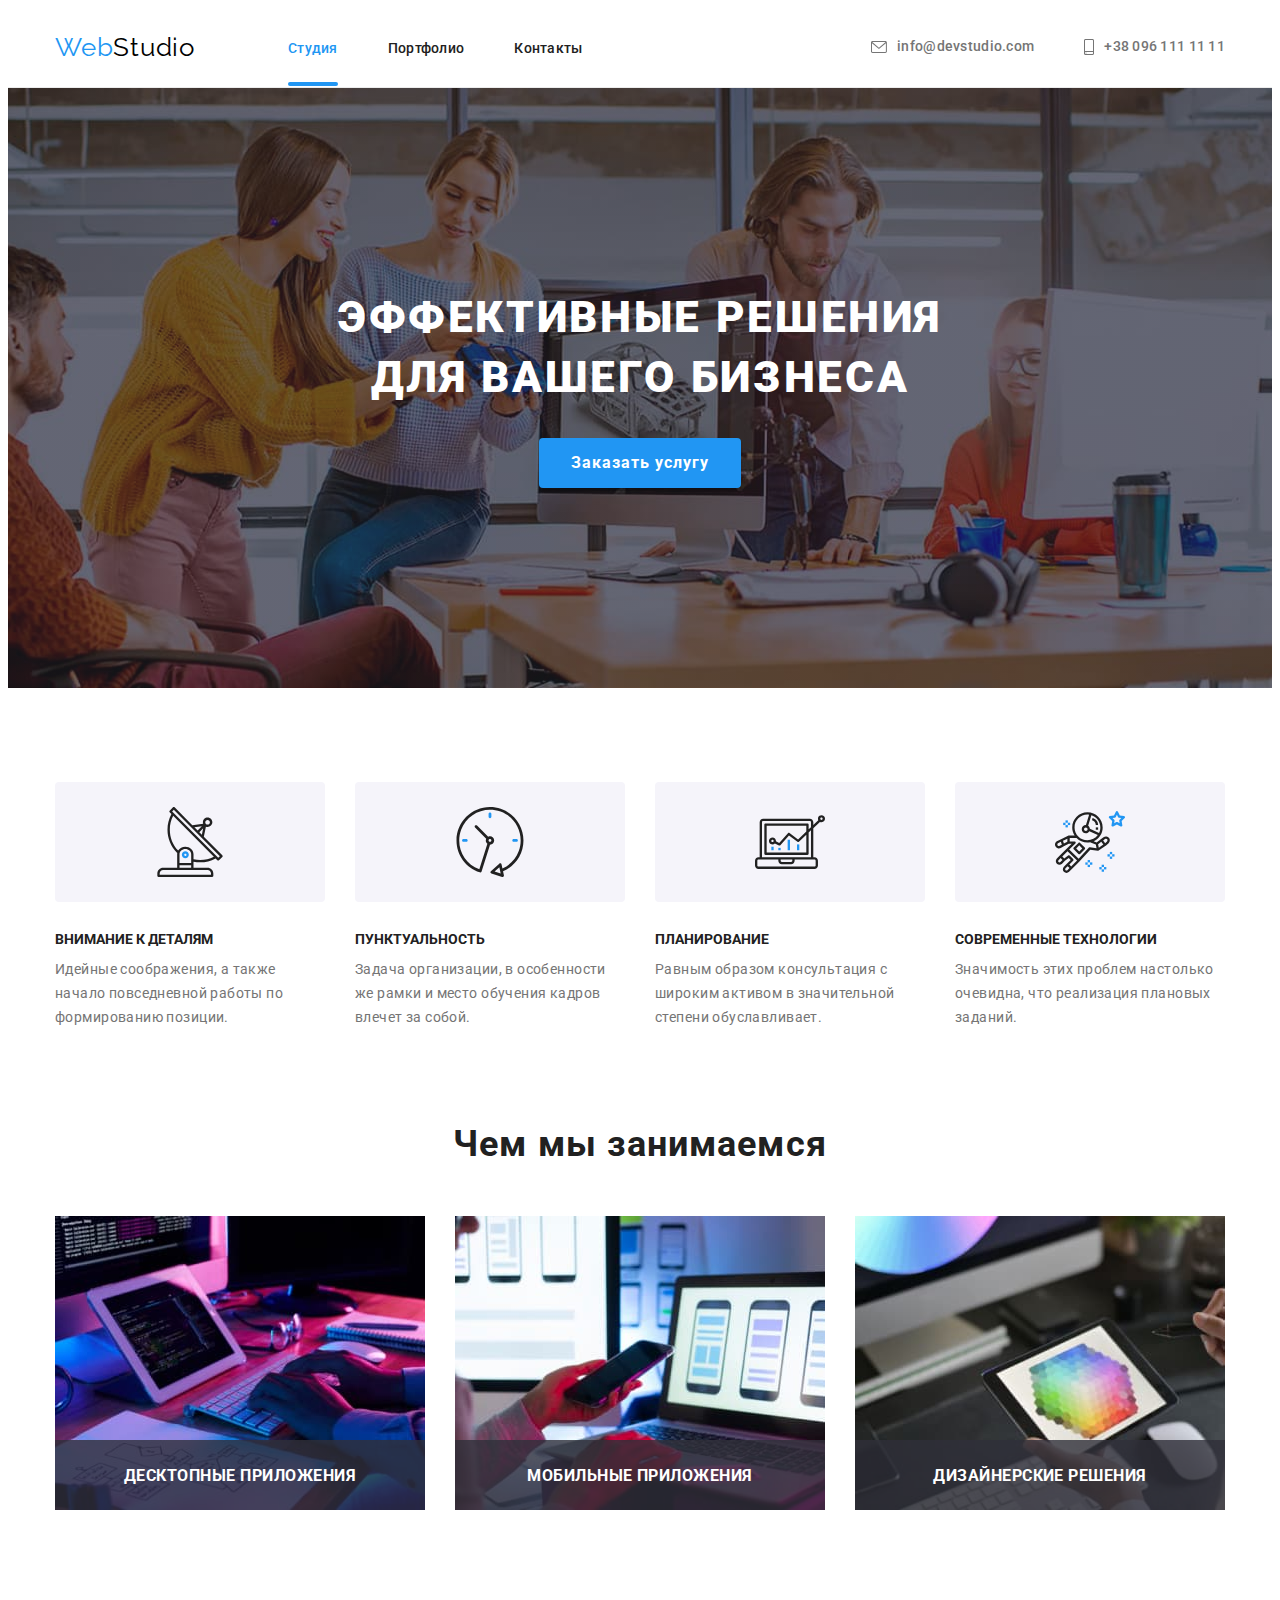
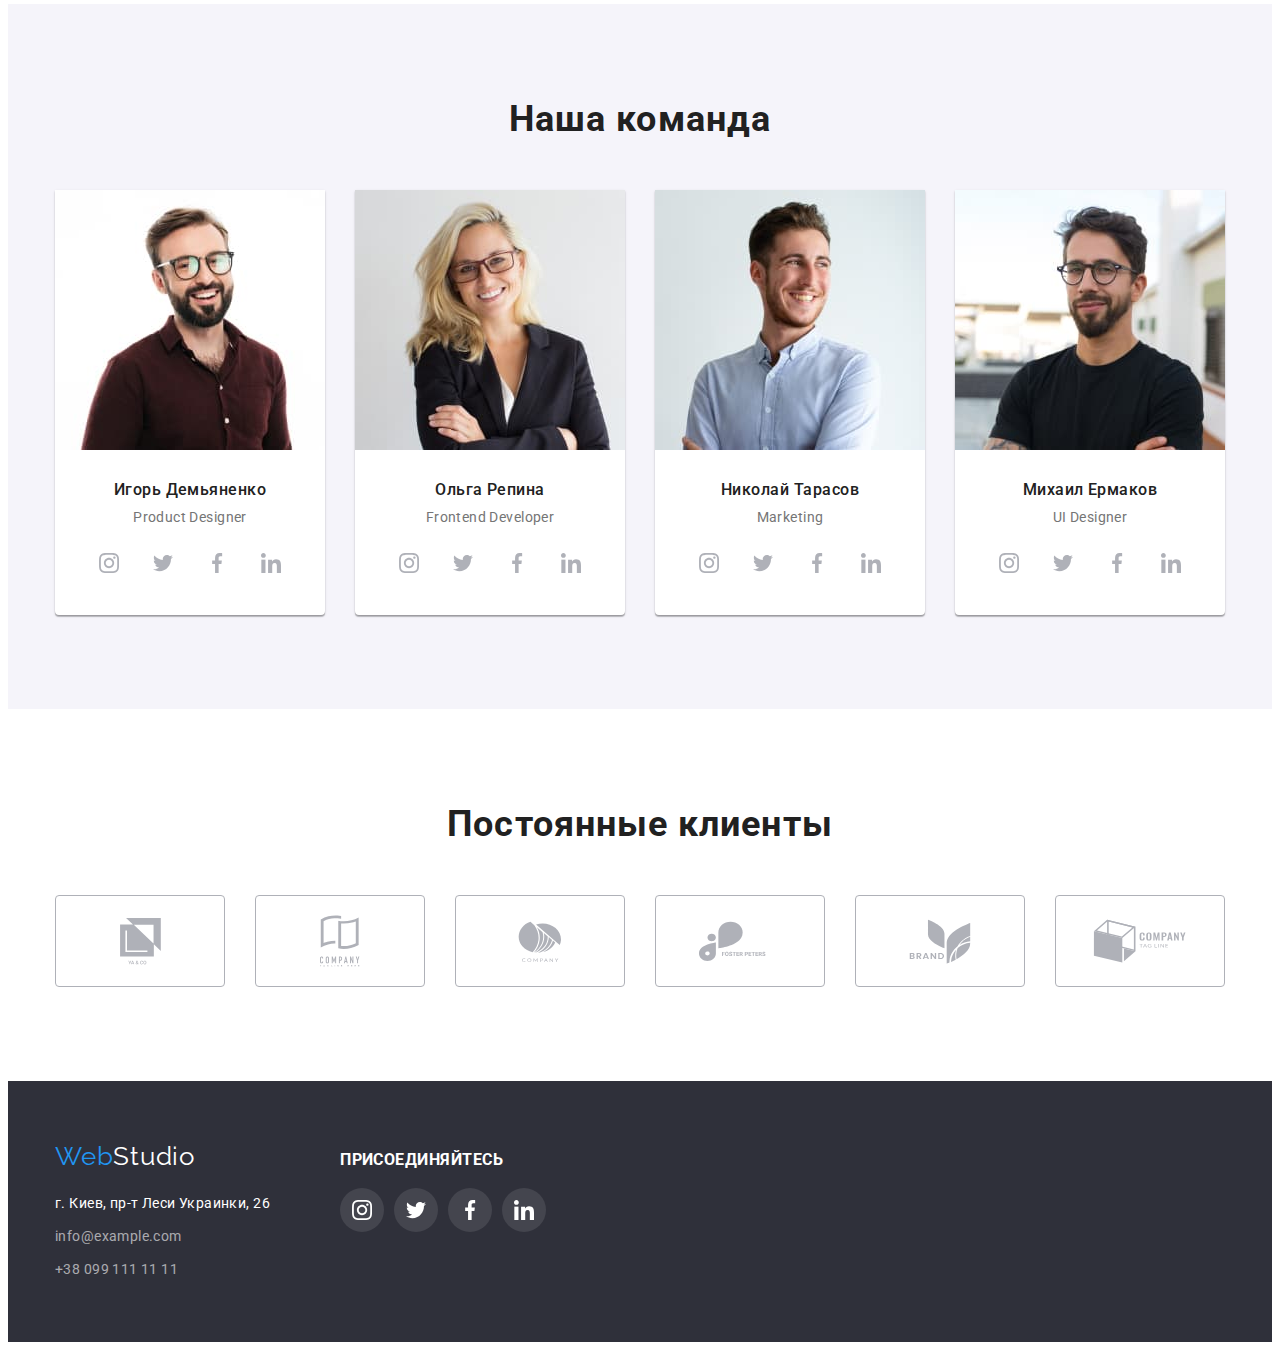
==== index.html @ 41d82ba6 "add files from the previous task" ====
<!-- Вопросы легко найти введя в поиск: ????? (Всё что отмечено по другому - старые вопросы или личные комментарии)-->
<!DOCTYPE html>
<html lang="ru">
  <head>
    <meta charset="UTF-8" />
    <meta http-equiv="X-UA-Compatible" content="IE=edge" />
    <meta name="viewport" content="width=device-width, initial-scale=1.0" />
    <title>Студия</title>
    <link rel="preconnect" href="https://fonts.gstatic.com" />
    <link
      rel="stylesheet"
      href="https://fonts.googleapis.com/css2?family=Raleway:wght@700&family=Roboto:wght@400;500;700;900&display=swap"
    />
    <link
      rel="stylesheet"
      href="https://cdnjs.cloudflare.com/ajax/libs/modern-normalize/1.1.0/modern-normalize.min.css"
      integrity="sha512-wpPYUAdjBVSE4KJnH1VR1HeZfpl1ub8YT/NKx4PuQ5NmX2tKuGu6U/JRp5y+Y8XG2tV+wKQpNHVUX03MfMFn9Q=="
      crossorigin="anonymous"
      referrerpolicy="no-referrer"
    />
    <link rel="stylesheet" href="./css/styles.css" />
  </head>
  <body>
    <!-- header -->
    <header class="header">
      <div class="header-container container">
        <a class="logo" href="./index.html">Web<span class="logo-accent-header">Studio</span> </a>
        <!-- !!!Лого вне nav потому что в hw-08 nav будет скрыт display non!!! -->
        <nav class="nav">
          <ul class="list-nav-header">
            <li class="list-nav-header-item">
              <a class="link list-nav-header-item-link current" href="./index.html">Студия</a>
            </li>
            <li class="list-nav-header-item">
              <a class="link list-nav-header-item-link" href="./portfolio.html">Портфолио</a>
            </li>
            <li class="list-nav-header-item">
              <a class="link list-nav-header-item-link" href="">Контакты</a>
            </li>
          </ul>
        </nav>
        <ul class="list-contacts-header">
          <li class="list-contacts-header-item">
            <a class="link list-contacts-header-item-link" href="mailto:info@devstudio.com">
              <svg class="envelope">
                <use href="./images/icons/icons.svg#icon-envelope"></use>
              </svg>
              info@devstudio.com</a
            >
          </li>
          <li class="list-contacts-header-item">
            <a class="link list-contacts-header-item-link" href="tel:+380961111111">
              <svg class="smartphone">
                <use href="./images/icons/icons.svg#icon-smartphone"></use>
              </svg>
              +38 096 111 11 11</a
            >
          </li>
        </ul>
      </div>
    </header>
    <!-- main -->
    <main class="main">
      <!-- hero  -->
      <section class="section-hero">
        <div class="hero-container container">
          <h1 class="title-section-hero">Эффективные решения для вашего бизнеса</h1>
          <button class="button-section-hero" type="button" data-modal-open>Заказать услугу</button>
        </div>
      </section>
      <!-- advantages -->
      <section class="section-advantages">
        <div class="container">
          <h2 class="title-section visually-hidden">Наши преимущества</h2>
          <ul class="list-section-advantages">
            <li class="list-section-advantages-item">
              <div class="list-section-advantages-item-icon-background">
                <svg class="list-section-advantages-item-icon">
                  <use href="./images/icons/icons.svg#icon-antenna"></use>
                </svg>
              </div>
              <h3 class="list-section-advantages-item-title">Внимание к деталям</h3>
              <p class="list-section-advantages-item-description">
                Идейные соображения, а также начало повседневной работы по формированию позиции.
              </p>
            </li>
            <li class="list-section-advantages-item">
              <div class="list-section-advantages-item-icon-background">
                <svg class="list-section-advantages-item-icon">
                  <use href="./images/icons/icons.svg#icon-clock"></use>
                </svg>
              </div>
              <h3 class="list-section-advantages-item-title">Пунктуальность</h3>
              <p class="list-section-advantages-item-description">
                Задача организации, в особенности же рамки и место обучения кадров влечет за собой.
              </p>
            </li>
            <li class="list-section-advantages-item">
              <div class="list-section-advantages-item-icon-background">
                <svg class="list-section-advantages-item-icon">
                  <use href="./images/icons/icons.svg#icon-diagram"></use>
                </svg>
              </div>
              <h3 class="list-section-advantages-item-title">Планирование</h3>
              <p class="list-section-advantages-item-description">
                Равным образом консультация с широким активом в значительной степени обуславливает.
              </p>
            </li>
            <li class="list-section-advantages-item">
              <div class="list-section-advantages-item-icon-background">
                <svg class="list-section-advantages-item-icon">
                  <use href="./images/icons/icons.svg#icon-astronaut"></use>
                </svg>
              </div>
              <h3 class="list-section-advantages-item-title">Современные технологии</h3>
              <p class="list-section-advantages-item-description">
                Значимость этих проблем настолько очевидна, что реализация плановых заданий.
              </p>
            </li>
          </ul>
        </div>
      </section>
      <!-- activities -->
      <section class="section-activities">
        <div class="container">
          <h2 class="title-section">Чем мы занимаемся</h2>
          <ul class="list-section-activities">
            <li class="list-section-activities-item">
              <!-- ¿К изображениям применяют классы?-->
              <img
                src="./images/index.html/activities/code.jpg"
                alt="Специалист пишет код"
                width="370"
                height="294"
              />
              <div class="activities-description">
                <p class="activities-title">десктопные приложения</p>
              </div>
            </li>
            <li class="list-section-activities-item">
              <img
                src="./images/index.html/activities/adaptive-markup.jpg"
                alt="Специалист адаптирует сайт для разных устройств"
                width="370"
                height="294"
              />
              <div class="activities-description">
                <p class="activities-title">мобильные приложения</p>
              </div>
            </li>
            <li class="list-section-activities-item">
              <img
                src="./images/index.html/activities/design.jpg"
                alt="Специалист подбирает цветовую схему"
                width="370"
                height="294"
              />
              <div class="activities-description">
                <p class="activities-title">дизайнерские решения</p>
              </div>
            </li>
          </ul>
        </div>
      </section>
      <!-- team -->
      <section class="section-team">
        <div class="container">
          <h2 class="title-section">Наша команда</h2>
          <ul class="list-section-team">
            <li class="list-section-team-item">
              <!-- ¿Скринридер озвучивает текст из атрибута alt? Если да, то покажите, плиз, как правильно вписать атрибут lang="en" в alt. Через span не вышло. Или можно сделать два alt на одну картинку?-->
              <img
                src="./images/index.html/team/igor-demianenko.jpg"
                alt="Игорь Демьяненко, Product Designer"
                width="270"
                height="260"
              />
              <div class="list-section-team-item-text">
                <h3 class="list-section-team-item-title">Игорь Демьяненко</h3>
                <p class="list-section-team-item-description" lang="en">Product Designer</p>
                <ul class="list-link-social">
                  <li class="link-social-item">
                    <a class="link-social" href="">
                      <svg class="social-icon" width="20" height="20">
                        <use href="./images/icons/icons.svg#icon-instagram"></use>
                      </svg>
                    </a>
                  </li>
                  <li class="link-social-item">
                    <a class="link-social" href="">
                      <svg class="social-icon" width="20" height="20">
                        <use href="./images/icons/icons.svg#icon-twitter"></use>
                      </svg>
                    </a>
                  </li>
                  <li class="link-social-item">
                    <a class="link-social" href="">
                      <svg class="social-icon" width="20" height="20">
                        <use href="./images/icons/icons.svg#icon-facebook"></use>
                      </svg>
                    </a>
                  </li>
                  <li class="link-social-item">
                    <a class="link-social" href="">
                      <svg class="social-icon" width="20" height="20">
                        <use href="./images/icons/icons.svg#icon-linkedin"></use>
                      </svg>
                    </a>
                  </li>
                </ul>
              </div>
            </li>
            <li class="list-section-team-item">
              <img
                src="./images/index.html/team/olga-repina.jpg"
                alt="Ольга Репина, Frontend Developer"
                width="270"
                height="260"
              />
              <div class="list-section-team-item-text">
                <h3 class="list-section-team-item-title">Ольга Репина</h3>
                <p class="list-section-team-item-description" lang="en">Frontend Developer</p>
                <ul class="list-link-social">
                  <li class="link-social-item">
                    <a class="link-social" href="">
                      <svg class="social-icon" width="20" height="20">
                        <use href="./images/icons/icons.svg#icon-instagram"></use>
                      </svg>
                    </a>
                  </li>
                  <li class="link-social-item">
                    <a class="link-social" href="">
                      <svg class="social-icon" width="20" height="20">
                        <use href="./images/icons/icons.svg#icon-twitter"></use>
                      </svg>
                    </a>
                  </li>
                  <li class="link-social-item">
                    <a class="link-social" href="">
                      <svg class="social-icon" width="20" height="20">
                        <use href="./images/icons/icons.svg#icon-facebook"></use>
                      </svg>
                    </a>
                  </li>
                  <li class="link-social-item">
                    <a class="link-social" href="">
                      <svg class="social-icon" width="20" height="20">
                        <use href="./images/icons/icons.svg#icon-linkedin"></use>
                      </svg>
                    </a>
                  </li>
                </ul>
              </div>
            </li>
            <li class="list-section-team-item">
              <img
                src="./images/index.html/team/nikolay-tarasov.jpg"
                alt="Николай Тарасов, Marketing"
                width="270"
                height="260"
              />
              <div class="list-section-team-item-text">
                <h3 class="list-section-team-item-title">Николай Тарасов</h3>
                <p class="list-section-team-item-description" lang="en">Marketing</p>
                <ul class="list-link-social">
                  <li class="link-social-item">
                    <a class="link-social" href="">
                      <svg class="social-icon" width="20" height="20">
                        <use href="./images/icons/icons.svg#icon-instagram"></use>
                      </svg>
                    </a>
                  </li>
                  <li class="link-social-item">
                    <a class="link-social" href="">
                      <svg class="social-icon" width="20" height="20">
                        <use href="./images/icons/icons.svg#icon-twitter"></use>
                      </svg>
                    </a>
                  </li>
                  <li class="link-social-item">
                    <a class="link-social" href="">
                      <svg class="social-icon" width="20" height="20">
                        <use href="./images/icons/icons.svg#icon-facebook"></use>
                      </svg>
                    </a>
                  </li>
                  <li class="link-social-item">
                    <a class="link-social" href="">
                      <svg class="social-icon" width="20" height="20">
                        <use href="./images/icons/icons.svg#icon-linkedin"></use>
                      </svg>
                    </a>
                  </li>
                </ul>
              </div>
            </li>
            <li class="list-section-team-item">
              <img
                src="./images/index.html/team/mikhail-ermakov.jpg"
                alt="Михаил Ермаков, UI Designer"
                width="270"
                height="260"
              />
              <div class="list-section-team-item-text">
                <h3 class="list-section-team-item-title">Михаил Ермаков</h3>
                <p class="list-section-team-item-description" lang="en">UI Designer</p>
                <ul class="list-link-social">
                  <li class="link-social-item">
                    <a class="link-social" href="">
                      <svg class="social-icon" width="20" height="20">
                        <use href="./images/icons/icons.svg#icon-instagram"></use>
                      </svg>
                    </a>
                  </li>
                  <li class="link-social-item">
                    <a class="link-social" href="">
                      <svg class="social-icon" width="20" height="20">
                        <use href="./images/icons/icons.svg#icon-twitter"></use>
                      </svg>
                    </a>
                  </li>
                  <li class="link-social-item">
                    <a class="link-social" href="">
                      <svg class="social-icon" width="20" height="20">
                        <use href="./images/icons/icons.svg#icon-facebook"></use>
                      </svg>
                    </a>
                  </li>
                  <li class="link-social-item">
                    <a class="link-social" href="">
                      <svg class="social-icon" width="20" height="20">
                        <use href="./images/icons/icons.svg#icon-linkedin"></use>
                      </svg>
                    </a>
                  </li>
                </ul>
              </div>
            </li>
          </ul>
        </div>
      </section>
      <!-- сlients -->
      <section class="section-clients">
        <div class="container">
          <h2 class="title-section">Постоянные клиенты</h2>
          <ul class="list-section-сlients">
            <li class="list-section-сlients-item">
              <a class="list-section-сlients-item-link" href="">
                <svg class="client-icon icon-ya-co">
                  <use href="./images/icons/icons.svg#icon-ya-co"></use>
                </svg>
              </a>
            </li>
            <li class="list-section-сlients-item">
              <a class="list-section-сlients-item-link" href="">
                <svg class="client-icon icon-company-tag-line-here">
                  <use href="./images/icons/icons.svg#icon-company-tag-line-here"></use>
                </svg>
              </a>
            </li>
            <li class="list-section-сlients-item">
              <a class="list-section-сlients-item-link" href="">
                <svg class="client-icon icon-company">
                  <use href="./images/icons/icons.svg#icon-company"></use>
                </svg>
              </a>
            </li>
            <li class="list-section-сlients-item">
              <a class="list-section-сlients-item-link" href="">
                <svg class="client-icon icon-foster-peters">
                  <use href="./images/icons/icons.svg#icon-foster-peters"></use>
                </svg>
              </a>
            </li>
            <li class="list-section-сlients-item">
              <a class="list-section-сlients-item-link" href="">
                <svg class="client-icon icon-brand">
                  <use href="./images/icons/icons.svg#icon-brand"></use>
                </svg>
              </a>
            </li>
            <li class="list-section-сlients-item">
              <a class="list-section-сlients-item-link" href="">
                <svg class="client-icon icon-company-tag-line">
                  <use href="./images/icons/icons.svg#icon-company-tag-line"></use>
                </svg>
              </a>
            </li>
          </ul>
        </div>
      </section>
    </main>
    <!-- footer -->
    <footer class="footer">
      <div class="footer-container container">
        <div class="footer-logo-adrress">
          <a class="logo link" href="./index.html"
            >Web<span class="logo-accent-footer">Studio</span></a
          >
          <address class="address">
            <ul class="list-address">
              <li class="list-address-item">
                <a
                  class="link link-contacts-footer-address"
                  href="https://goo.gl/maps/VducrsW37EZ99G4x5"
                  target="_blank"
                  rel="noopener noreferrer"
                  >г. Киев, пр-т Леси Украинки, 26</a
                >
                <!-- Prettier неудобно разрывает теги (например </a> на двух предыдущих строчках). Так и должно быть или лучше изменить настройки самого Prettier? -->
              </li>
              <li class="list-address-item">
                <a class="link link-contacts-footer" href="mailto:info@example.com"
                  >info@example.com</a
                >
              </li>
              <li class="list-address-item">
                <a class="link link-contacts-footer" href="tel:+380991111111">+38 099 111 11 11</a>
              </li>
            </ul>
          </address>
        </div>
        <div class="footer-join">
          <p class="footer-join-title">присоединяйтесь</p>
          <ul class="footer-join-list-link-social">
            <li class="footer-join-list-link-social-item">
              <a class="footer-join-list-link-social-link" href="">
                <svg class="footer-join-list-link-social-icon footer-join-icon-instagram">
                  <use href="./images/icons/icons.svg#icon-instagram"></use>
                </svg>
              </a>
            </li>
            <li class="footer-join-list-link-social-item">
              <a class="footer-join-list-link-social-link" href="">
                <svg class="footer-join-list-link-social-icon footer-join-icon-twitter">
                  <use href="./images/icons/icons.svg#icon-twitter"></use>
                </svg>
              </a>
            </li>
            <li class="footer-join-list-link-social-item">
              <a class="footer-join-list-link-social-link" href="">
                <svg class="footer-join-list-link-social-icon footer-join-icon-facebook">
                  <use href="./images/icons/icons.svg#icon-facebook"></use>
                </svg>
              </a>
            </li>
            <li class="footer-join-list-link-social-item">
              <a class="footer-join-list-link-social-link" href="">
                <svg class="footer-join-list-link-social-icon footer-join-icon-linkedin">
                  <use href="./images/icons/icons.svg#icon-linkedin"></use>
                </svg>
              </a>
            </li>
          </ul>
        </div>
      </div>
    </footer>
    <div class="backdrop is-hidden" data-modal>
      <div class="modal">
        <button type="button" class="button-close" data-modal-close>
          <svg width="18" height="18">
            <use href="./images/icons/icons.svg#icon-button-close"></use>
          </svg>
        </button>
      </div>
    </div>
    <script src="./js/modal.js"></script>
  </body>
</html>
<!-- Q&A history
Лого в хедере находится в nav, это правильно?
Cкринридер озвучивает текст из атрибута alt?
Если в alt ечть текст на разных языках, то как правильно вписать атрибут lang="" в alt. Через span? Или можно сделать два alt на одну картинку и прописать lang="" для текста на неосновном языке страницы?
Нужно ли адрес в футере добавлять в один список с телефоном и почтой и нужно ли делать его ссылкой (чтобы открывались карты гугл)?
Prettier неудобно разрывает теги (например </a> в footer->address->ul->li). Так и должно быть или лучше изменить настройки самого Prettier?
Применяют ли классы к изображениям?
Есть ли правильный порядок поочерёдности разметки div, например от мелких блоков до больших? (когда один div находится в другом div)
Нужно ли оборачивать в div все блоки и отдельно подблоки внутри блоков (например отдельно навигацию и отдельно контакты внутри header)?
Почему при масштабировании заголовок и кнопка вылазять за background? Точно так и с контентом других секций. Для третьего ДЗ это нормально?-->
---- css/styles.css ----
/* Вопросы легко найти введя в поиск: ????? (Всё что отмечено по другому - старые вопросы или личные комментарии) */
:root {
  --font-family-primary: 'Roboto', sans-serif;
  --font-family-secondary: 'Raleway', sans-serif;
  --color-main: #757575;
  --color-white-primary: #ffffff;
  --color-white-secondary: rgba(255, 255, 255, 0.6);
  --color-dark-primary: #212121;
  --color-accent-primary: #2196f3;
  --color-accent-secondary: #000000;
  --color-background-primary: #2f303a;
  --color-background-secondary: #f5f4fa;
  --color-icon-primary: #afb1b8;
  --color-overlay-primary: rgba(47, 48, 58, 0.4);
  --color-overlay-secondary: rgba(47, 48, 58, 0.8);
  --color-overlay-example-card: rgba(33, 150, 243, 0.9);
  --shadow-section-examples-example-item: 0px 1px 1px rgba(0, 0, 0, 0.12),
    0px 4px 4px rgba(0, 0, 0, 0.06), 1px 4px 6px rgba(0, 0, 0, 0.16);
  --shadow-section-examples-example-item-hover: 0px 1px 1px rgba(0, 0, 0, 0.12),
    0px 4px 4px rgba(0, 0, 0, 0.06), 1px 4px 6px rgba(0, 0, 0, 0.16);
  --shadow-section-hero-button: 0px 3px 1px rgba(0, 0, 0, 0.1), 0px 1px 2px rgba(0, 0, 0, 0.08),
    0px 2px 2px rgba(0, 0, 0, 0.12);
  --shadow-modal: 0px 1px 3px rgba(0, 0, 0, 0.12), 0px 1px 1px rgba(0, 0, 0, 0.14),
    0px 2px 1px rgba(0, 0, 0, 0.2);
  --timing-function: cubic-bezier(0.4, 0, 0.2, 1);
}
/* body */
body {
  font-family: var(--font-family-primary), sans-serif;
  color: var(--color-main);
  background-color: var(--color-white-primary);
}
*,
*::before,
*::after {
  box-sizing: border-box;
}
h1,
h2,
h3,
h4,
h5,
h6,
p {
  margin-top: 0;
  margin-bottom: 0;
}
a {
  text-decoration: none;
}
ul,
ol {
  list-style: none;
  margin: 0;
  padding: 0;
}
img {
  display: block;
}
.link {
  text-decoration: none;
  color: inherit;
}

.list {
  list-style: none;
}
.visually-hidden {
  position: absolute;
  width: 1px;
  height: 1px;
  margin: -1px;
  border: 0;
  padding: 0;

  white-space: nowrap;
  clip-path: inset(100%);
  clip: rect(0 0 0 0);
  overflow: hidden;
}
.container {
  width: 1200px;
  padding-left: 15px;
  padding-right: 15px;
  /* padding: 0 15px; */
  margin-left: auto;
  margin-right: auto;
  /* margin: 0 auto; */
}

/* header */
.header {
  border-bottom: 1px solid #ececec;
  padding-top: 24px;
  padding-bottom: 24px;
}
.header-container {
  display: flex;
  align-items: center;
}

.logo {
  font-family: var(--font-family-secondary);
  font-size: 26px;
  line-height: 1.19;
  letter-spacing: 0.03em;
  color: var(--color-accent-primary);
}
.logo-accent-header {
  color: var(--color-accent-secondary);
}
.header .logo {
  margin-right: 93px;
}
.nav {
  display: flex;
  align-items: center;
}
.list-nav-header {
  display: flex;
}
.list-nav-header-item {
  position: relative;
}
.list-nav-header-item:not(:last-child) {
  margin-right: 50px;
}
.list-nav-header-item-link {
  font-weight: 500;
  font-size: 14px;
  line-height: 1.14;
  letter-spacing: 0.02em;
  color: var(--color-dark-primary);
  transition: color 250ms var(--timing-function);
}
.list-nav-header-item-link:hover,
.list-nav-header-item-link:focus,
.list-nav-header-item-link.current {
  color: var(--color-accent-primary);
  transition: color 250ms var(--timing-function);
}
.list-nav-header-item-link.current::after {
  content: '';
  display: block;
  justify-content: center;
  position: absolute;
  top: 44px;
  width: 100%;
  height: 4px;
  border-radius: 2px;
  background-color: var(--color-accent-primary);
}
.list-contacts-header {
  display: flex;
  margin-left: auto;
}
.list-contacts-header-item:not(:last-child) {
  margin-right: 50px;
}
.list-contacts-header-item-link {
  display: flex;
  align-items: center;
  font-weight: 500;
  font-size: 14px;
  line-height: 1.14;
  letter-spacing: 0.02em;
  color: var(--color-main);
  transition: color 250ms var(--timing-function);
}
.list-contacts-header-item-link:hover,
.list-contacts-header-item-link:focus,
.list-contacts-header-item-link:hover,
.list-contacts-header-item-link:focus {
  color: var(--color-accent-primary);
  transition: color 250ms var(--timing-function);
}
.envelope {
  width: 16px;
  height: 12px;
  margin-right: 10px;
  fill: var(--color-main);
  transition: fill 250ms var(--timing-function);
}
.smartphone {
  width: 10px;
  height: 16px;
  margin-right: 10px;
  color: var(--color-main);
  fill: var(--color-main);
  transition: fill 250ms var(--timing-function);
}
.list-contacts-header-item-link:hover .envelope,
.list-contacts-header-item-link:focus .envelope,
.list-contacts-header-item-link:hover .smartphone,
.list-contacts-header-item-link:focus .smartphone {
  fill: var(--color-accent-primary);
  transition: color 250ms var(--timing-function);
}

/* main */
/* hero */
.section-hero {
  background-color: var(--color-background-primary);
  max-width: 1600px;
  margin: 0 auto;
  padding: 200px 0;
  text-align: center;

  background-size: cover;
  background-position: center;
  background-repeat: no-repeat;
  background-image: linear-gradient(var(--color-overlay-primary), var(--color-overlay-primary)),
    url(../images/index.html/hero/hero-background.jpg);
}
.title-section-hero {
  font-weight: 900;
  font-size: 44px;
  line-height: 1.36;
  letter-spacing: 0.06em;
  text-transform: uppercase;
  /*   text-align: center; */
  color: var(--color-white-primary);
  width: 696px;
  text-align: center;
  margin: 0 auto;
  margin-bottom: 30px;
}
.button-section-hero {
  font-family: inherit;
  font-weight: 700;
  font-size: 16px;
  line-height: 1.88;
  letter-spacing: 0.06em;
  background-color: var(--color-accent-primary);
  color: var(--color-white-primary);
  cursor: pointer;
  border: none;
  border-radius: 4px;
  padding: 10px 32px;
  box-shadow: var(--shadow-section-hero-button);
  border-radius: 4px;
}
/* advantages */
.section-advantages {
  padding: 94px 0;
}
.list-section-advantages {
  display: flex;
}
.list-section-advantages-item {
  width: 270px;
}
.list-section-advantages-item:not(:last-child) {
  margin-right: 30px;
}
.list-section-advantages-item-icon-background {
  display: flex;
  justify-content: center;
  align-items: center;
  height: 120px;
  margin-bottom: 30px;
  background-color: var(--color-background-secondary);
  border-radius: 4px;
}
.list-section-advantages-item-icon {
  width: 70px;
  height: 70px;
}
.list-section-advantages-item-title {
  font-size: 14px;
  /* !!! Возможно нужно будет вписать font-weight после сброса !!!*/
  line-height: 1.14;
  text-transform: uppercase;
  color: var(--color-dark-primary);
  margin-bottom: 10px;
}
.list-section-advantages-item-description {
  font-size: 14px;
  line-height: 1.71;
  letter-spacing: 0.03em;
  color: var(--color-main);
}
/* activities */
.section-activities {
  padding-bottom: 94px;
}
.title-section {
  font-weight: 700;
  font-size: 36px;
  line-height: 1.17;
  letter-spacing: 0.03em;
  color: var(--color-dark-primary);
  text-align: center;
  margin-bottom: 50px;
}
.list-section-activities {
  display: flex;
  justify-content: center;
}
.list-section-activities-item {
  position: relative;
}
.list-section-activities-item:not(:last-child) {
  margin-right: 30px;
}
.activities-description {
  position: absolute;
  bottom: 0;
  width: 100%;
  height: 70px;
  background-color: var(--color-overlay-secondary);
}
.activities-title {
  padding-top: 27px;
  padding-bottom: 27px;
  font-weight: 700;
  line-height: 1.14;
  text-align: center;
  letter-spacing: 0.03em;
  text-transform: uppercase;
  color: var(--color-white-primary);
}
/* team */
.section-team {
  padding: 94px 0;
  background-color: var(--color-background-secondary);
}
.list-section-team {
  display: flex;
}
.list-section-team-item {
  background: #ffffff;
  box-shadow: 0px 1px 3px rgba(0, 0, 0, 0.12), 0px 1px 1px rgba(0, 0, 0, 0.14),
    0px 2px 1px rgba(0, 0, 0, 0.2);
  border-radius: 0px 0px 4px 4px;
}
.list-section-team-item:not(:last-child) {
  margin-right: 30px;
}
.list-section-team-item-text {
  text-align: center;
  padding: 30px 32px;
}
.list-section-team-item-title {
  font-weight: 500;
  font-size: 16px;
  line-height: 1.19;
  letter-spacing: 0.03em;
  color: var(--color-dark-primary);
  margin-bottom: 10px;
}
.list-section-team-item-description {
  line-height: 1.19;
  font-size: 14px;
  letter-spacing: 0.03em;
  margin-bottom: 16px;
}
.list-link-social {
  display: flex;
  justify-content: center;
  align-items: center;
}
.link-social {
  display: flex;
  justify-content: center;
  align-items: center;
  width: 44px;
  height: 44px;
  border-radius: 50%;
  fill: var(--color-icon-primary);
  transition: fill 250ms var(--timing-function), background-color 250ms var(--timing-function);
}
.link-social:hover,
.link-social:focus {
  fill: var(--color-white-primary);
  background-color: var(--color-accent-primary);
  transition: color 250ms var(--timing-function);
}
.link-social-item:not(:last-child) {
  margin-right: 10px;
}
/* сlients */
.section-clients {
  padding-top: 94px;
  padding-bottom: 94px;
}
.list-section-сlients {
  display: flex;
  justify-content: space-between;
  align-items: center;
}
.list-section-сlients-item {
  width: 170px;
  height: 92px;
}
.list-section-сlients-item-link {
  display: flex;
  align-items: center;
  justify-content: center;
  width: inherit;
  height: inherit;
  border: 1px solid var(--color-icon-primary);
  border-radius: 4px;
  transition: border 250ms var(--timing-function), fill 250ms var(--timing-function);
}
.list-section-сlients-item-link:hover,
.list-section-сlients-item-link:focus {
  border: 1px solid var(--color-accent-primary);
  fill: var(--color-accent-primary);
  transition: color 250ms var(--timing-function);
}
.icon-ya-co {
  width: 41px;
  height: 46.7px;
}
.icon-company-tag-line-here {
  width: 40px;
  height: 52px;
}
.icon-company {
  width: 43.46px;
  height: 41.18px;
}
.icon-foster-peters {
  width: 84.44px;
  height: 40.62px;
}
.icon-brand {
  width: 62.54px;
  height: 45.43px;
}
.icon-company-tag-line {
  width: 93.79px;
  height: 43.93px;
}
.list-section-сlients-item-link:hover .client-icon,
.list-section-сlients-item-link:focus .client-icon {
  fill: var(--color-accent-primary);
  transition: color 250ms var(--timing-function);
}
.client-icon {
  fill: var(--color-icon-primary);
  transition: fill 250ms var(--timing-function);
}
/* portfolio.html */
/* examples */
.section-examples {
  padding: 94px 0;
}
.button-section-examples {
  font-family: inherit;
  font-weight: 500;
  font-size: 16px;
  line-height: 1.62;
  letter-spacing: 0.03em;
  color: var(--color-dark-primary);
  cursor: pointer;
  border: none;
  border-radius: 4px;
  padding: 6px 22px;
  transition: color 250ms var(--timing-function), background-color 250ms var(--timing-function),
    box-shadow 250ms var(--timing-function);
}
.button-section-examples:hover,
.button-section-examples:focus,
.button-section-examples.current {
  background-color: var(--color-accent-primary);
  color: var(--color-white-primary);
  box-shadow: 0px 3px 1px rgba(0, 0, 0, 0.1), 0px 1px 2px rgba(0, 0, 0, 0.08),
    0px 2px 2px rgba(0, 0, 0, 0.12);
  border-radius: 4px;
  transition: color 250ms var(--timing-function);
}
.list-section-examples-button {
  display: flex;
  justify-content: center;
  margin-bottom: 50px;
}
.list-section-examples-button-item:not(:last-child) {
  margin-right: 8px;
}
.list-section-examples-example {
  display: flex;
  flex-wrap: wrap;
  margin-left: -30px;
  margin-top: -30px;
}
.list-section-examples-example-item {
  margin-left: 30px;
  margin-top: 30px;
  flex-basis: calc(100% / 3 - 30px);
}
.list-section-examples-example-item-link {
  display: block;
  transition: box-shadow 250ms var(--timing-function);
}
.list-section-examples-example-item-link:hover,
.list-section-examples-example-item-link:focus {
  box-shadow: var(--shadow-section-examples-example-item-hover);
  transition: color 250ms var(--timing-function);
}
.list-section-examples-example-item-link:hover .list-section-examples-example-item-box-overlay-text,
.list-section-examples-example-item-link:focus
  .list-section-examples-example-item-box-overlay-text {
  transform: translateY(0);
}
.list-section-examples-example-item-box-image {
  position: relative;
  overflow: hidden;
}
.list-section-examples-example-item-box-overlay-text {
  display: block;
  position: absolute;
  bottom: 0;
  width: 100%;
  height: 100%;
  padding: 62px 24px;
  overflow: auto;

  font-size: 18px;
  line-height: 1.56;
  letter-spacing: 0.03em;
  color: var(--color-white-primary);
  background-color: var(--color-overlay-example-card);
  transform: translateY(100%);
  transition: transform 250ms var(--timing-function);
}
.list-section-examples-example-item-text {
  padding: 20px 24px;
  border: 1px solid #eeeeee;
  border-top: none;
}
.list-section-examples-example-item-title {
  font-size: 18px;
  font-weight: 700;
  line-height: 2;
  letter-spacing: 0.06em;
  color: var(--color-dark-primary);
  margin-bottom: 4px;
}
.list-section-examples-example-item-description {
  font-size: 16px;
  line-height: 1.88;
  letter-spacing: 0.03em;
  color: var(--color-main);
}
/* footer */
.footer {
  background-color: var(--color-background-primary);
  padding-top: 60px;
  padding-bottom: 60px;
}
.footer-container {
  display: flex;
  align-items: baseline;
}
.footer .logo {
  display: inline-block;
  margin-bottom: 20px;
}
.logo-accent-footer {
  color: var(--color-white-primary);
}
.address {
  font-style: normal;
  font-weight: 400;
  font-size: 14px;
  line-height: 1.71;
  letter-spacing: 0.03em;
}
.list-address-item:not(:last-child) {
  margin-bottom: 9px;
}
.link-contacts-footer-address {
  color: var(--color-white-primary);
  transition: color 250ms var(--timing-function);
}
.link-contacts-footer {
  color: var(--color-white-secondary);
}
.link-contacts-footer-address:hover,
.link-contacts-footer-address:focus,
.link-contacts-footer:hover,
.link-contacts-footer:focus {
  color: var(--color-accent-primary);
  transition: color 250ms var(--timing-function);
}
.footer-join {
  margin-left: 70px;
}
.footer-join-title {
  margin-bottom: 20px;
  font-weight: 700;
  line-height: 16px;
  letter-spacing: 0.03em;
  text-transform: uppercase;
  color: var(--color-white-primary);
}
.footer-join-list-link-social {
  display: flex;
  align-items: center;
}
.footer-join-list-link-social-item:not(:last-child) {
  margin-right: 10px;
}
.footer-join-list-link-social-link {
  display: flex;
  justify-content: center;
  align-items: center;
  width: 44px;
  height: 44px;
  border-radius: 50%;
  background-color: rgba(255, 255, 255, 0.1);
  transition: background-color 250ms var(--timing-function);
}
.footer-join-list-link-social-link:hover,
.footer-join-list-link-social-link:focus {
  background-color: var(--color-accent-primary);
  transition: color 250ms var(--timing-function);
}
.footer-join-list-link-social-icon {
  width: 20px;
  height: 20px;
  fill: var(--color-white-primary);
}
/* modal */
.backdrop {
  position: fixed;
  top: 0;
  left: 0;
  width: 100vw;
  height: 100vh;

  background-color: rgba(0, 0, 0, 0.2);
  transition: opacity 250ms var(--timing-function), visibility 250ms var(--timing-function);
}

.modal {
  position: absolute;
  top: 50%;
  left: 50%;
  width: 528px;
  height: 580px;
  background-color: var(--color-white-primary);
  box-shadow: var(--shadow-modal);
  border-radius: 4px;
  transform: translate(-50%, -50%) scale(1);
  transition: transform 250ms var(--timing-function);
}

.backdrop.is-hidden .modal {
  transform: translate(-50%, -50%) scale(0.7);
}
.backdrop.is-hidden {
  opacity: 0;
  visibility: hidden;
  pointer-events: none;
}
.button-close {
  position: absolute;
  top: 8px;
  right: 8px;
  display: flex;
  align-items: center;
  justify-content: center;

  width: 30px;
  height: 30px;
  padding: 0;

  background-color: var(--color-white-primary);
  border: 1px solid rgba(0, 0, 0, 0.1);
  border-radius: 50%;
  cursor: pointer;
}
/* Q&A history
Нужно ли использовать сброс:
a{text-decoration:none;} ul{list-style:none;}?
Или во втором ДЗ ссылки и списки могут оставаться со стандартными декоративными элементами?
Какие глобальные стили применяют к body?
Правильно ли прописано? «B1» Допускается глобальный сброс стилей по селектору тега для элементов <h1>...<h6>, <p> и <ul>*/ ;
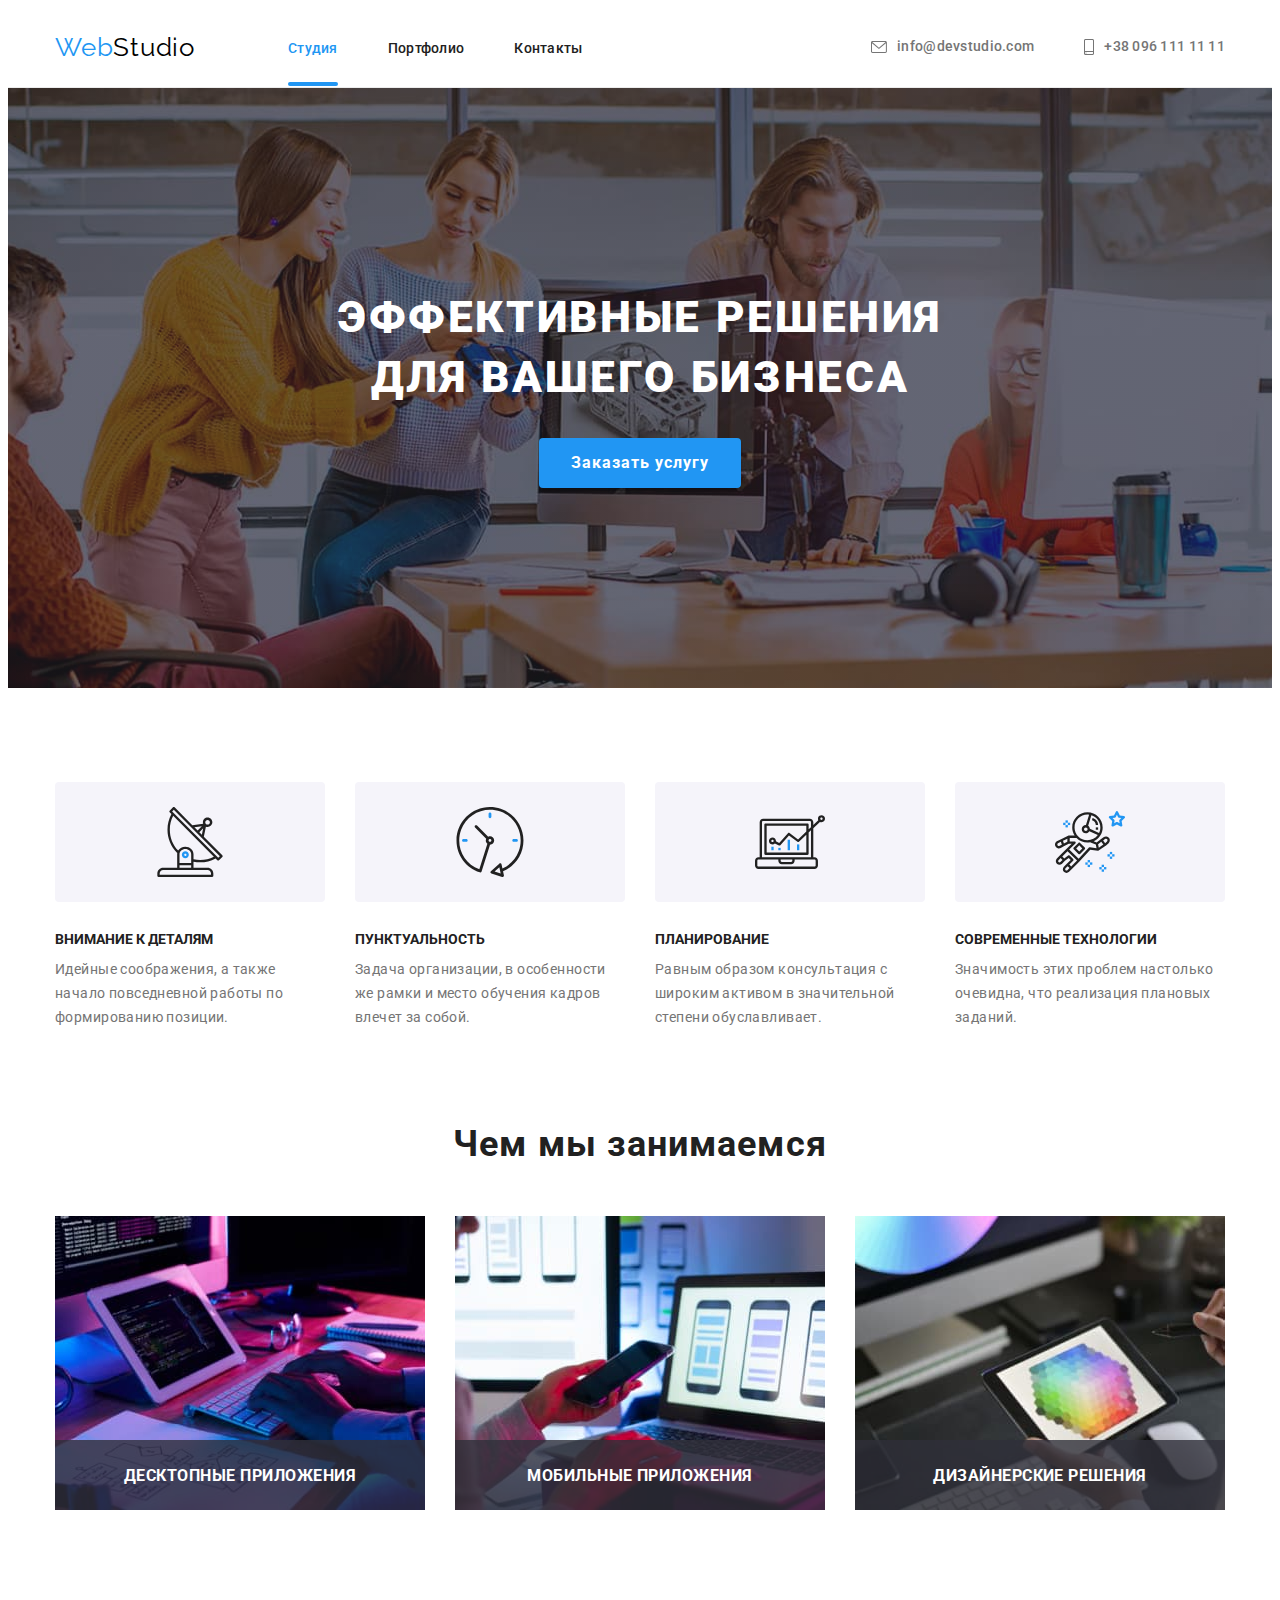
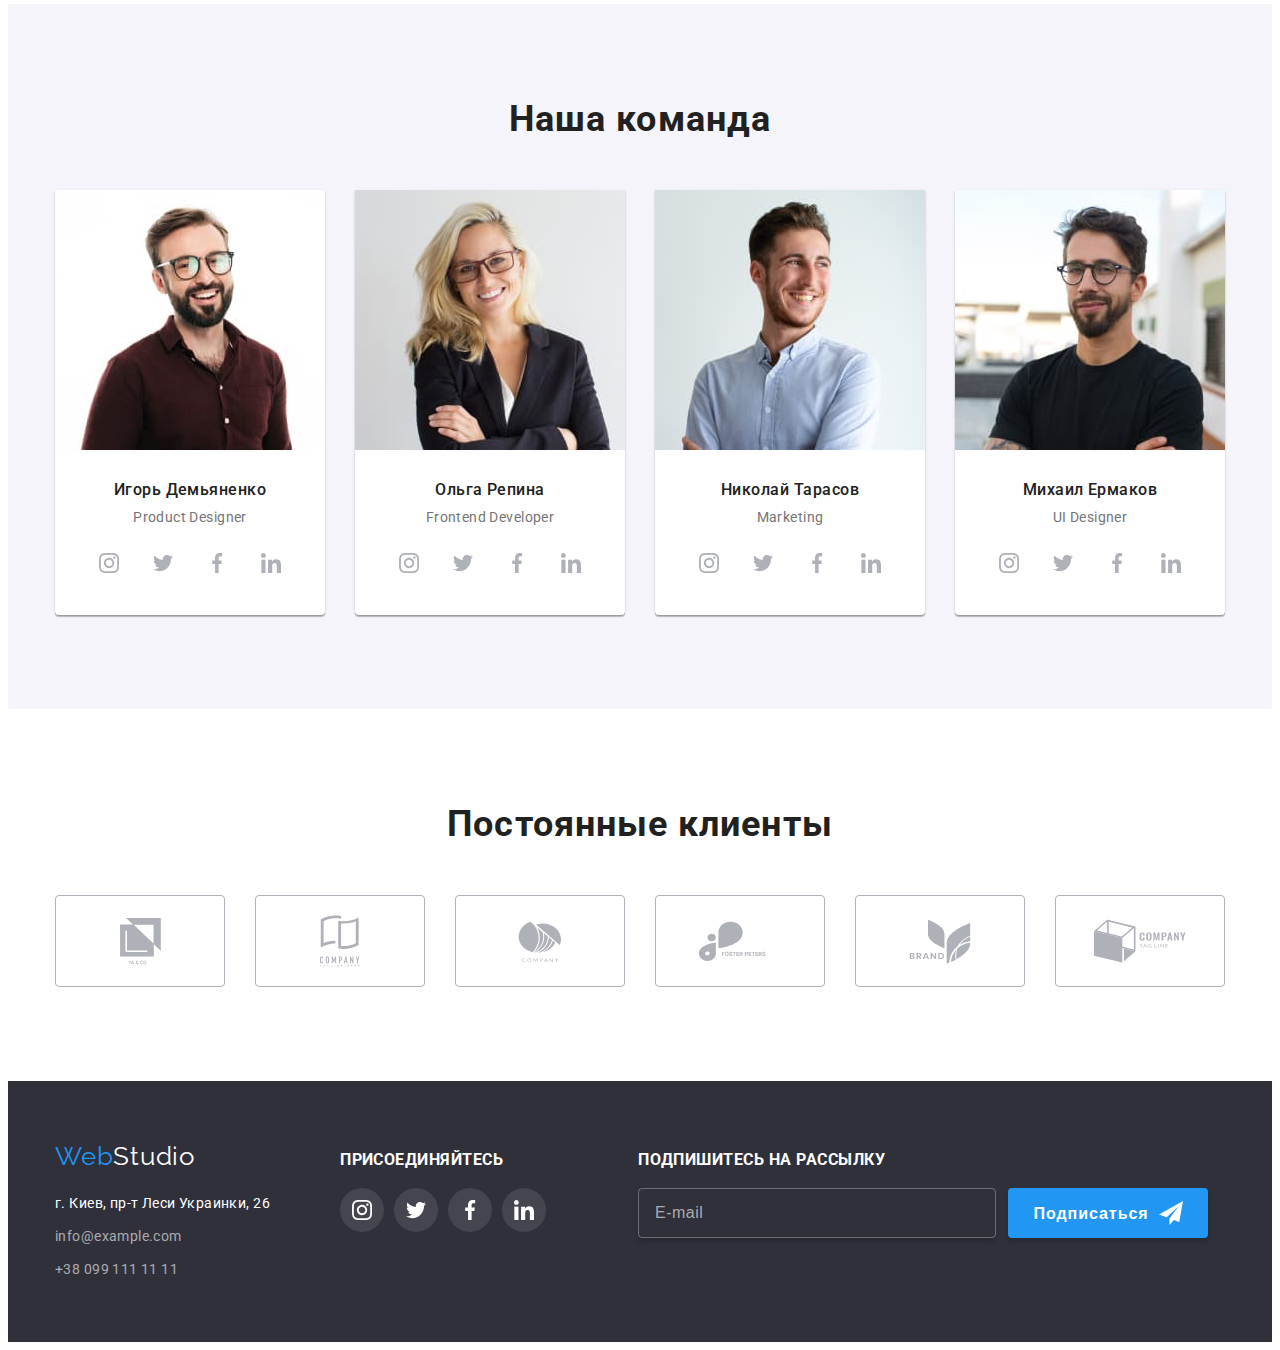
==== commit daeb4cb1: "modal window, forms" ====
--- a/index.html
+++ b/index.html
@@ -24,15 +24,23 @@
     <!-- header -->
     <header class="header">
       <div class="header-container container">
-        <a class="logo" href="./index.html">Web<span class="logo-accent-header">Studio</span> </a>
+        <a class="logo" href="./index.html"
+          >Web<span class="logo-accent-header">Studio</span>
+        </a>
         <!-- !!!Лого вне nav потому что в hw-08 nav будет скрыт display non!!! -->
         <nav class="nav">
           <ul class="list-nav-header">
             <li class="list-nav-header-item">
-              <a class="link list-nav-header-item-link current" href="./index.html">Студия</a>
+              <a
+                class="link list-nav-header-item-link current"
+                href="./index.html"
+                >Студия</a
+              >
             </li>
             <li class="list-nav-header-item">
-              <a class="link list-nav-header-item-link" href="./portfolio.html">Портфолио</a>
+              <a class="link list-nav-header-item-link" href="./portfolio.html"
+                >Портфолио</a
+              >
             </li>
             <li class="list-nav-header-item">
               <a class="link list-nav-header-item-link" href="">Контакты</a>
@@ -41,7 +49,10 @@
         </nav>
         <ul class="list-contacts-header">
           <li class="list-contacts-header-item">
-            <a class="link list-contacts-header-item-link" href="mailto:info@devstudio.com">
+            <a
+              class="link list-contacts-header-item-link"
+              href="mailto:info@devstudio.com"
+            >
               <svg class="envelope">
                 <use href="./images/icons/icons.svg#icon-envelope"></use>
               </svg>
@@ -49,7 +60,10 @@
             >
           </li>
           <li class="list-contacts-header-item">
-            <a class="link list-contacts-header-item-link" href="tel:+380961111111">
+            <a
+              class="link list-contacts-header-item-link"
+              href="tel:+380961111111"
+            >
               <svg class="smartphone">
                 <use href="./images/icons/icons.svg#icon-smartphone"></use>
               </svg>
@@ -64,8 +78,12 @@
       <!-- hero  -->
       <section class="section-hero">
         <div class="hero-container container">
-          <h1 class="title-section-hero">Эффективные решения для вашего бизнеса</h1>
-          <button class="button-section-hero" type="button" data-modal-open>Заказать услугу</button>
+          <h1 class="title-section-hero">
+            Эффективные решения для вашего бизнеса
+          </h1>
+          <button class="button-section-hero" type="button" data-modal-open>
+            Заказать услугу
+          </button>
         </div>
       </section>
       <!-- advantages -->
@@ -79,9 +97,12 @@
                   <use href="./images/icons/icons.svg#icon-antenna"></use>
                 </svg>
               </div>
-              <h3 class="list-section-advantages-item-title">Внимание к деталям</h3>
+              <h3 class="list-section-advantages-item-title">
+                Внимание к деталям
+              </h3>
               <p class="list-section-advantages-item-description">
-                Идейные соображения, а также начало повседневной работы по формированию позиции.
+                Идейные соображения, а также начало повседневной работы по
+                формированию позиции.
               </p>
             </li>
             <li class="list-section-advantages-item">
@@ -92,7 +113,8 @@
               </div>
               <h3 class="list-section-advantages-item-title">Пунктуальность</h3>
               <p class="list-section-advantages-item-description">
-                Задача организации, в особенности же рамки и место обучения кадров влечет за собой.
+                Задача организации, в особенности же рамки и место обучения
+                кадров влечет за собой.
               </p>
             </li>
             <li class="list-section-advantages-item">
@@ -103,7 +125,8 @@
               </div>
               <h3 class="list-section-advantages-item-title">Планирование</h3>
               <p class="list-section-advantages-item-description">
-                Равным образом консультация с широким активом в значительной степени обуславливает.
+                Равным образом консультация с широким активом в значительной
+                степени обуславливает.
               </p>
             </li>
             <li class="list-section-advantages-item">
@@ -112,9 +135,12 @@
                   <use href="./images/icons/icons.svg#icon-astronaut"></use>
                 </svg>
               </div>
-              <h3 class="list-section-advantages-item-title">Современные технологии</h3>
+              <h3 class="list-section-advantages-item-title">
+                Современные технологии
+              </h3>
               <p class="list-section-advantages-item-description">
-                Значимость этих проблем настолько очевидна, что реализация плановых заданий.
+                Значимость этих проблем настолько очевидна, что реализация
+                плановых заданий.
               </p>
             </li>
           </ul>
@@ -177,12 +203,16 @@
               />
               <div class="list-section-team-item-text">
                 <h3 class="list-section-team-item-title">Игорь Демьяненко</h3>
-                <p class="list-section-team-item-description" lang="en">Product Designer</p>
+                <p class="list-section-team-item-description" lang="en">
+                  Product Designer
+                </p>
                 <ul class="list-link-social">
                   <li class="link-social-item">
                     <a class="link-social" href="">
                       <svg class="social-icon" width="20" height="20">
-                        <use href="./images/icons/icons.svg#icon-instagram"></use>
+                        <use
+                          href="./images/icons/icons.svg#icon-instagram"
+                        ></use>
                       </svg>
                     </a>
                   </li>
@@ -196,14 +226,18 @@
                   <li class="link-social-item">
                     <a class="link-social" href="">
                       <svg class="social-icon" width="20" height="20">
-                        <use href="./images/icons/icons.svg#icon-facebook"></use>
-                      </svg>
-                    </a>
-                  </li>
-                  <li class="link-social-item">
-                    <a class="link-social" href="">
-                      <svg class="social-icon" width="20" height="20">
-                        <use href="./images/icons/icons.svg#icon-linkedin"></use>
+                        <use
+                          href="./images/icons/icons.svg#icon-facebook"
+                        ></use>
+                      </svg>
+                    </a>
+                  </li>
+                  <li class="link-social-item">
+                    <a class="link-social" href="">
+                      <svg class="social-icon" width="20" height="20">
+                        <use
+                          href="./images/icons/icons.svg#icon-linkedin"
+                        ></use>
                       </svg>
                     </a>
                   </li>
@@ -219,12 +253,16 @@
               />
               <div class="list-section-team-item-text">
                 <h3 class="list-section-team-item-title">Ольга Репина</h3>
-                <p class="list-section-team-item-description" lang="en">Frontend Developer</p>
+                <p class="list-section-team-item-description" lang="en">
+                  Frontend Developer
+                </p>
                 <ul class="list-link-social">
                   <li class="link-social-item">
                     <a class="link-social" href="">
                       <svg class="social-icon" width="20" height="20">
-                        <use href="./images/icons/icons.svg#icon-instagram"></use>
+                        <use
+                          href="./images/icons/icons.svg#icon-instagram"
+                        ></use>
                       </svg>
                     </a>
                   </li>
@@ -238,14 +276,18 @@
                   <li class="link-social-item">
                     <a class="link-social" href="">
                       <svg class="social-icon" width="20" height="20">
-                        <use href="./images/icons/icons.svg#icon-facebook"></use>
-                      </svg>
-                    </a>
-                  </li>
-                  <li class="link-social-item">
-                    <a class="link-social" href="">
-                      <svg class="social-icon" width="20" height="20">
-                        <use href="./images/icons/icons.svg#icon-linkedin"></use>
+                        <use
+                          href="./images/icons/icons.svg#icon-facebook"
+                        ></use>
+                      </svg>
+                    </a>
+                  </li>
+                  <li class="link-social-item">
+                    <a class="link-social" href="">
+                      <svg class="social-icon" width="20" height="20">
+                        <use
+                          href="./images/icons/icons.svg#icon-linkedin"
+                        ></use>
                       </svg>
                     </a>
                   </li>
@@ -261,12 +303,16 @@
               />
               <div class="list-section-team-item-text">
                 <h3 class="list-section-team-item-title">Николай Тарасов</h3>
-                <p class="list-section-team-item-description" lang="en">Marketing</p>
+                <p class="list-section-team-item-description" lang="en">
+                  Marketing
+                </p>
                 <ul class="list-link-social">
                   <li class="link-social-item">
                     <a class="link-social" href="">
                       <svg class="social-icon" width="20" height="20">
-                        <use href="./images/icons/icons.svg#icon-instagram"></use>
+                        <use
+                          href="./images/icons/icons.svg#icon-instagram"
+                        ></use>
                       </svg>
                     </a>
                   </li>
@@ -280,14 +326,18 @@
                   <li class="link-social-item">
                     <a class="link-social" href="">
                       <svg class="social-icon" width="20" height="20">
-                        <use href="./images/icons/icons.svg#icon-facebook"></use>
-                      </svg>
-                    </a>
-                  </li>
-                  <li class="link-social-item">
-                    <a class="link-social" href="">
-                      <svg class="social-icon" width="20" height="20">
-                        <use href="./images/icons/icons.svg#icon-linkedin"></use>
+                        <use
+                          href="./images/icons/icons.svg#icon-facebook"
+                        ></use>
+                      </svg>
+                    </a>
+                  </li>
+                  <li class="link-social-item">
+                    <a class="link-social" href="">
+                      <svg class="social-icon" width="20" height="20">
+                        <use
+                          href="./images/icons/icons.svg#icon-linkedin"
+                        ></use>
                       </svg>
                     </a>
                   </li>
@@ -303,12 +353,16 @@
               />
               <div class="list-section-team-item-text">
                 <h3 class="list-section-team-item-title">Михаил Ермаков</h3>
-                <p class="list-section-team-item-description" lang="en">UI Designer</p>
+                <p class="list-section-team-item-description" lang="en">
+                  UI Designer
+                </p>
                 <ul class="list-link-social">
                   <li class="link-social-item">
                     <a class="link-social" href="">
                       <svg class="social-icon" width="20" height="20">
-                        <use href="./images/icons/icons.svg#icon-instagram"></use>
+                        <use
+                          href="./images/icons/icons.svg#icon-instagram"
+                        ></use>
                       </svg>
                     </a>
                   </li>
@@ -322,14 +376,18 @@
                   <li class="link-social-item">
                     <a class="link-social" href="">
                       <svg class="social-icon" width="20" height="20">
-                        <use href="./images/icons/icons.svg#icon-facebook"></use>
-                      </svg>
-                    </a>
-                  </li>
-                  <li class="link-social-item">
-                    <a class="link-social" href="">
-                      <svg class="social-icon" width="20" height="20">
-                        <use href="./images/icons/icons.svg#icon-linkedin"></use>
+                        <use
+                          href="./images/icons/icons.svg#icon-facebook"
+                        ></use>
+                      </svg>
+                    </a>
+                  </li>
+                  <li class="link-social-item">
+                    <a class="link-social" href="">
+                      <svg class="social-icon" width="20" height="20">
+                        <use
+                          href="./images/icons/icons.svg#icon-linkedin"
+                        ></use>
                       </svg>
                     </a>
                   </li>
@@ -354,7 +412,9 @@
             <li class="list-section-сlients-item">
               <a class="list-section-сlients-item-link" href="">
                 <svg class="client-icon icon-company-tag-line-here">
-                  <use href="./images/icons/icons.svg#icon-company-tag-line-here"></use>
+                  <use
+                    href="./images/icons/icons.svg#icon-company-tag-line-here"
+                  ></use>
                 </svg>
               </a>
             </li>
@@ -382,7 +442,9 @@
             <li class="list-section-сlients-item">
               <a class="list-section-сlients-item-link" href="">
                 <svg class="client-icon icon-company-tag-line">
-                  <use href="./images/icons/icons.svg#icon-company-tag-line"></use>
+                  <use
+                    href="./images/icons/icons.svg#icon-company-tag-line"
+                  ></use>
                 </svg>
               </a>
             </li>
@@ -410,12 +472,16 @@
                 <!-- Prettier неудобно разрывает теги (например </a> на двух предыдущих строчках). Так и должно быть или лучше изменить настройки самого Prettier? -->
               </li>
               <li class="list-address-item">
-                <a class="link link-contacts-footer" href="mailto:info@example.com"
+                <a
+                  class="link link-contacts-footer"
+                  href="mailto:info@example.com"
                   >info@example.com</a
                 >
               </li>
               <li class="list-address-item">
-                <a class="link link-contacts-footer" href="tel:+380991111111">+38 099 111 11 11</a>
+                <a class="link link-contacts-footer" href="tel:+380991111111"
+                  >+38 099 111 11 11</a
+                >
               </li>
             </ul>
           </address>
@@ -425,36 +491,74 @@
           <ul class="footer-join-list-link-social">
             <li class="footer-join-list-link-social-item">
               <a class="footer-join-list-link-social-link" href="">
-                <svg class="footer-join-list-link-social-icon footer-join-icon-instagram">
+                <svg
+                  class="
+                    footer-join-list-link-social-icon footer-join-icon-instagram
+                  "
+                >
                   <use href="./images/icons/icons.svg#icon-instagram"></use>
                 </svg>
               </a>
             </li>
             <li class="footer-join-list-link-social-item">
               <a class="footer-join-list-link-social-link" href="">
-                <svg class="footer-join-list-link-social-icon footer-join-icon-twitter">
+                <svg
+                  class="
+                    footer-join-list-link-social-icon footer-join-icon-twitter
+                  "
+                >
                   <use href="./images/icons/icons.svg#icon-twitter"></use>
                 </svg>
               </a>
             </li>
             <li class="footer-join-list-link-social-item">
               <a class="footer-join-list-link-social-link" href="">
-                <svg class="footer-join-list-link-social-icon footer-join-icon-facebook">
+                <svg
+                  class="
+                    footer-join-list-link-social-icon footer-join-icon-facebook
+                  "
+                >
                   <use href="./images/icons/icons.svg#icon-facebook"></use>
                 </svg>
               </a>
             </li>
             <li class="footer-join-list-link-social-item">
               <a class="footer-join-list-link-social-link" href="">
-                <svg class="footer-join-list-link-social-icon footer-join-icon-linkedin">
+                <svg
+                  class="
+                    footer-join-list-link-social-icon footer-join-icon-linkedin
+                  "
+                >
                   <use href="./images/icons/icons.svg#icon-linkedin"></use>
                 </svg>
               </a>
             </li>
           </ul>
+        </div>
+        <div class="footer-form-container">
+          <p class="footer-join-title">подпишитесь на рассылку</p>
+          <form class="footer-form" action="#">
+            <input
+              class="footer-form-field"
+              type="email"
+              name="subscribtion"
+              placeholder="E-mail"
+              id="subscription"
+              required
+            />
+            <label for="subscription"
+              ><button class="footer-form-btn" type="submit">
+                Подписаться
+                <svg class="footer-btn-icon" width="24" height="24">
+                  <use href="./images/icons/icons.svg#icon-subscribe"></use>
+                </svg>
+              </button>
+            </label>
+          </form>
         </div>
       </div>
     </footer>
+    <!-- modal -->
     <div class="backdrop is-hidden" data-modal>
       <div class="modal">
         <button type="button" class="button-close" data-modal-close>
@@ -462,6 +566,71 @@
             <use href="./images/icons/icons.svg#icon-button-close"></use>
           </svg>
         </button>
+        <form action="#" class="modal-form">
+          <p class="form-title">Оставьте свои данные, мы вам перезвоним</p>
+          <label class="form-field">
+            Имя
+            <span class="form-input-wrapper">
+              <input
+                type="text"
+                name="user-name"
+                class="form-input"
+                minlength="2"
+                pattern="[a-zA-Zа-яёА-ЯЁ\s]+"
+                title="Заглавные / строчные буквы кириллицы / латиницы и пробелы"
+                required
+              />
+              <svg class="form-input-icon" width="18" height="18">
+                <use href="./images/icons/icons.svg#icon-avatar"></use>
+              </svg>
+            </span>
+          </label>
+          <label class="form-field">
+            Телефон
+            <span class="form-input-wrapper">
+              <input
+                type="tel"
+                name="tel"
+                class="form-input"
+                pattern="[0-9]{10}"
+                title="Цифры от 0 до 9"
+                required
+              />
+              <svg class="form-input-icon" width="18" height="18">
+                <use href="./images/icons/icons.svg#icon-telephone"></use>
+              </svg>
+            </span>
+          </label>
+          <label class="form-field">
+            Почта
+            <span class="form-input-wrapper">
+              <input type="email" name="mail" class="form-input" required />
+              <svg class="form-input-icon" width="18" height="18">
+                <use href="./images/icons/icons.svg#icon-email"></use>
+              </svg>
+            </span>
+          </label>
+          <label class="message-field">
+            Комментарий
+            <textarea
+              class="message-input"
+              name="comment"
+              placeholder="Введите текст"
+            ></textarea>
+          </label>
+          <input
+            class="form-checkbox visually-hidden"
+            type="checkbox"
+            name="policy"
+            id="policy"
+            required
+          />
+          <label class="form-checkbox-label" for="policy">
+            Соглашаюсь с рассылкой и принимаю&nbsp
+            <a class="checkbox-link" href="">Условия договора</a></label
+          >
+          <button class="modal-form-btn" type="submit">Отправить</button>
+        </form>
       </div>
     </div>
     <script src="./js/modal.js"></script>
--- a/css/styles.css
+++ b/css/styles.css
@@ -1,7 +1,8 @@
 /* Вопросы легко найти введя в поиск: ????? (Всё что отмечено по другому - старые вопросы или личные комментарии) */
 :root {
-  --font-family-primary: 'Roboto', sans-serif;
-  --font-family-secondary: 'Raleway', sans-serif;
+  --font-family-primary: "Roboto", sans-serif;
+  --font-family-secondary: "Raleway", sans-serif;
+  --border-form: 1px solid rgba(33, 33, 33, 0.2);
   --color-main: #757575;
   --color-white-primary: #ffffff;
   --color-white-secondary: rgba(255, 255, 255, 0.6);
@@ -10,18 +11,21 @@
   --color-accent-secondary: #000000;
   --color-background-primary: #2f303a;
   --color-background-secondary: #f5f4fa;
+  --color-button-background: #188ce8;
   --color-icon-primary: #afb1b8;
   --color-overlay-primary: rgba(47, 48, 58, 0.4);
   --color-overlay-secondary: rgba(47, 48, 58, 0.8);
   --color-overlay-example-card: rgba(33, 150, 243, 0.9);
+  --color-placeholder: rgba(117, 117, 117, 0.5);
   --shadow-section-examples-example-item: 0px 1px 1px rgba(0, 0, 0, 0.12),
     0px 4px 4px rgba(0, 0, 0, 0.06), 1px 4px 6px rgba(0, 0, 0, 0.16);
   --shadow-section-examples-example-item-hover: 0px 1px 1px rgba(0, 0, 0, 0.12),
     0px 4px 4px rgba(0, 0, 0, 0.06), 1px 4px 6px rgba(0, 0, 0, 0.16);
-  --shadow-section-hero-button: 0px 3px 1px rgba(0, 0, 0, 0.1), 0px 1px 2px rgba(0, 0, 0, 0.08),
-    0px 2px 2px rgba(0, 0, 0, 0.12);
-  --shadow-modal: 0px 1px 3px rgba(0, 0, 0, 0.12), 0px 1px 1px rgba(0, 0, 0, 0.14),
-    0px 2px 1px rgba(0, 0, 0, 0.2);
+  --shadow-section-hero-button: 0px 3px 1px rgba(0, 0, 0, 0.1),
+    0px 1px 2px rgba(0, 0, 0, 0.08), 0px 2px 2px rgba(0, 0, 0, 0.12);
+  --shadow-modal: 0px 1px 3px rgba(0, 0, 0, 0.12),
+    0px 1px 1px rgba(0, 0, 0, 0.14), 0px 2px 1px rgba(0, 0, 0, 0.2);
+  --shadow-modal-button: 0px 4px 4px rgba(0, 0, 0, 0.15);
   --timing-function: cubic-bezier(0.4, 0, 0.2, 1);
 }
 /* body */
@@ -140,7 +144,7 @@
   transition: color 250ms var(--timing-function);
 }
 .list-nav-header-item-link.current::after {
-  content: '';
+  content: "";
   display: block;
   justify-content: center;
   position: absolute;
@@ -187,6 +191,7 @@
   margin-right: 10px;
   color: var(--color-main);
   fill: var(--color-main);
+  transition: color 250ms var(--timing-function);
   transition: fill 250ms var(--timing-function);
 }
 .list-contacts-header-item-link:hover .envelope,
@@ -194,7 +199,7 @@
 .list-contacts-header-item-link:hover .smartphone,
 .list-contacts-header-item-link:focus .smartphone {
   fill: var(--color-accent-primary);
-  transition: color 250ms var(--timing-function);
+  transition: fill 250ms var(--timing-function);
 }
 
 /* main */
@@ -209,7 +214,10 @@
   background-size: cover;
   background-position: center;
   background-repeat: no-repeat;
-  background-image: linear-gradient(var(--color-overlay-primary), var(--color-overlay-primary)),
+  background-image: linear-gradient(
+      var(--color-overlay-primary),
+      var(--color-overlay-primary)
+    ),
     url(../images/index.html/hero/hero-background.jpg);
 }
 .title-section-hero {
@@ -368,13 +376,14 @@
   height: 44px;
   border-radius: 50%;
   fill: var(--color-icon-primary);
-  transition: fill 250ms var(--timing-function), background-color 250ms var(--timing-function);
+  transition: fill 250ms var(--timing-function);
 }
 .link-social:hover,
 .link-social:focus {
   fill: var(--color-white-primary);
   background-color: var(--color-accent-primary);
-  transition: color 250ms var(--timing-function);
+  transition: fill 250ms var(--timing-function);
+  transition: background-color 250ms var(--timing-function);
 }
 .link-social-item:not(:last-child) {
   margin-right: 10px;
@@ -401,13 +410,15 @@
   height: inherit;
   border: 1px solid var(--color-icon-primary);
   border-radius: 4px;
-  transition: border 250ms var(--timing-function), fill 250ms var(--timing-function);
+  transition: border 250ms var(--timing-function),
+    fill 250ms var(--timing-function);
 }
 .list-section-сlients-item-link:hover,
 .list-section-сlients-item-link:focus {
   border: 1px solid var(--color-accent-primary);
   fill: var(--color-accent-primary);
-  transition: color 250ms var(--timing-function);
+  transition: border 250ms var(--timing-function);
+  transition: fill 250ms var(--timing-function);
 }
 .icon-ya-co {
   width: 41px;
@@ -436,7 +447,7 @@
 .list-section-сlients-item-link:hover .client-icon,
 .list-section-сlients-item-link:focus .client-icon {
   fill: var(--color-accent-primary);
-  transition: color 250ms var(--timing-function);
+  transition: fill 250ms var(--timing-function);
 }
 .client-icon {
   fill: var(--color-icon-primary);
@@ -458,7 +469,8 @@
   border: none;
   border-radius: 4px;
   padding: 6px 22px;
-  transition: color 250ms var(--timing-function), background-color 250ms var(--timing-function),
+  transition: color 250ms var(--timing-function),
+    background-color 250ms var(--timing-function),
     box-shadow 250ms var(--timing-function);
 }
 .button-section-examples:hover,
@@ -469,7 +481,9 @@
   box-shadow: 0px 3px 1px rgba(0, 0, 0, 0.1), 0px 1px 2px rgba(0, 0, 0, 0.08),
     0px 2px 2px rgba(0, 0, 0, 0.12);
   border-radius: 4px;
+  transition: background-color 250ms var(--timing-function);
   transition: color 250ms var(--timing-function);
+  transition: box-shadow 250ms var(--timing-function);
 }
 .list-section-examples-button {
   display: flex;
@@ -498,8 +512,10 @@
 .list-section-examples-example-item-link:focus {
   box-shadow: var(--shadow-section-examples-example-item-hover);
   transition: color 250ms var(--timing-function);
-}
-.list-section-examples-example-item-link:hover .list-section-examples-example-item-box-overlay-text,
+  transition: box-shadow 250ms var(--timing-function);
+}
+.list-section-examples-example-item-link:hover
+  .list-section-examples-example-item-box-overlay-text,
 .list-section-examples-example-item-link:focus
   .list-section-examples-example-item-box-overlay-text {
   transform: translateY(0);
@@ -516,13 +532,14 @@
   height: 100%;
   padding: 62px 24px;
   overflow: auto;
-
   font-size: 18px;
   line-height: 1.56;
   letter-spacing: 0.03em;
   color: var(--color-white-primary);
   background-color: var(--color-overlay-example-card);
   transform: translateY(100%);
+  transition: color 250ms var(--timing-function);
+  transition: background-color 250ms var(--timing-function);
   transition: transform 250ms var(--timing-function);
 }
 .list-section-examples-example-item-text {
@@ -616,13 +633,67 @@
 .footer-join-list-link-social-link:hover,
 .footer-join-list-link-social-link:focus {
   background-color: var(--color-accent-primary);
-  transition: color 250ms var(--timing-function);
+  transition: background-color 250ms var(--timing-function);
 }
 .footer-join-list-link-social-icon {
   width: 20px;
   height: 20px;
   fill: var(--color-white-primary);
 }
+
+.footer-form-container {
+  margin-left: 92px;
+}
+
+.footer-form {
+  display: flex;
+  align-items: center;
+}
+
+.footer-form-field {
+  width: 358px;
+  height: 50px;
+  padding-left: 16px;
+  margin-right: 12px;
+
+  color: var(--color-white-primary);
+  background-color: transparent;
+  border: 1px solid rgba(255, 255, 255, 0.3);
+  box-shadow: var(--shadow-modal-button);
+  border-radius: 4px;
+}
+
+.footer-form-field::placeholder {
+  font-size: 16px;
+  line-height: 1.25;
+  letter-spacing: 0.03em;
+  color: rgba(255, 255, 255, 0.6);
+}
+
+.footer-form-btn {
+  display: flex;
+  align-items: center;
+  justify-content: center;
+  width: 200px;
+  height: 50px;
+
+  font-weight: 700;
+  font-size: 16px;
+  line-height: 1.87;
+  letter-spacing: 0.06em;
+
+  color: var(--color-white-primary);
+  background-color: var(--color-accent-primary);
+  border-color: transparent;
+  border-radius: 4px;
+  box-shadow: var(--shadow-modal-button);
+  cursor: pointer;
+}
+
+.footer-btn-icon {
+  margin-left: 10px;
+}
+
 /* modal */
 .backdrop {
   position: fixed;
@@ -630,9 +701,10 @@
   left: 0;
   width: 100vw;
   height: 100vh;
-
   background-color: rgba(0, 0, 0, 0.2);
-  transition: opacity 250ms var(--timing-function), visibility 250ms var(--timing-function);
+  transition: opacity 250ms var(--timing-function),
+    visibility 250ms var(--timing-function);
+  transition: background-color 250ms var(--timing-function);
 }
 
 .modal {
@@ -645,6 +717,8 @@
   box-shadow: var(--shadow-modal);
   border-radius: 4px;
   transform: translate(-50%, -50%) scale(1);
+  transition: background-color 250ms var(--timing-function);
+  transition: box-shadow 250ms var(--timing-function);
   transition: transform 250ms var(--timing-function);
 }
 
@@ -673,6 +747,159 @@
   border-radius: 50%;
   cursor: pointer;
 }
+
+/* newform */
+.button-close:focus,
+.button-close:hover {
+  fill: var(--color-accent-primary);
+}
+
+.modal-form {
+  display: flex;
+  flex-direction: column;
+  margin: 40px;
+}
+
+.form-title {
+  margin-bottom: 12px;
+  font-weight: 700;
+  font-size: 20px;
+  line-height: 1.15;
+  text-align: center;
+  letter-spacing: 0.03em;
+  color: var(--color-dark-primary);
+}
+
+.form-field {
+  margin-bottom: 10px;
+  font-size: 12px;
+  line-height: 1.16;
+  letter-spacing: 0.01em;
+  color: var(--color-main);
+}
+
+.form-input-wrapper {
+  position: relative;
+  display: block;
+  margin-top: 4px;
+}
+
+.form-input {
+  width: 100%;
+  height: 40px;
+  padding-left: 42px;
+  border-radius: 4px;
+  border: var(--border-form);
+  transition: border 250ms var(--timing-function);
+}
+
+.form-input:focus {
+  outline: none;
+  border-color: var(--color-accent-primary);
+}
+
+.message-field {
+  font-size: 12px;
+  line-height: 1.16;
+  letter-spacing: 0.01em;
+  color: var(--color-main);
+}
+
+.message-input {
+  width: 100%;
+  height: 120px;
+  padding: 12px 16px;
+  margin-top: 4px;
+  margin-bottom: 20px;
+  border-radius: 4px;
+  border: var(--border-form);
+  resize: none;
+  transition: border 250ms var(--timing-function);
+}
+
+.message-input:focus {
+  outline: none;
+  border-color: var(--color-accent-primary);
+}
+
+.message-input::placeholder {
+  color: var(--color-placeholder);
+}
+
+.form-input-icon {
+  position: absolute;
+  top: 50%;
+  left: 12px;
+  fill: var(--color-dark-primary);
+  transform: translateY(-50%);
+  transition: fill 250ms var(--timing-function);
+}
+
+.form-input:focus + .form-input-icon {
+  border: var(--color-accent-primary);
+  fill: var(--color-accent-primary);
+}
+
+.form-checkbox-label {
+  display: flex;
+  justify-content: center;
+  align-items: center;
+  position: relative;
+  line-height: 1.71;
+  letter-spacing: 0.03em;
+  font-weight: 400;
+  font-size: 14px;
+}
+
+.form-checkbox-label::before {
+  display: block;
+  width: 16px;
+  height: 15px;
+  margin-right: 7px;
+  content: "";
+  border: 2px solid var(--color-dark-primary);
+  border-radius: 2px;
+  transition: border 250ms var(--timing-function);
+}
+
+.form-checkbox:checked + .form-checkbox-label::before {
+  background-image: url(../images/icons/icon-check.svg);
+  background-repeat: no-repeat;
+  background-origin: border-box;
+  background-position: center;
+  border-color: transparent;
+  background-size: contain;
+}
+
+.form-checkbox:focus + .form-checkbox-label::before {
+  border-color: var(--color-accent-primary);
+}
+
+.checkbox-link {
+  text-decoration: underline;
+  color: var(--color-accent-primary);
+}
+
+.modal-form-btn {
+  display: block;
+  padding: 10px 56px;
+  margin-left: auto;
+  margin-right: auto;
+  margin-top: 30px;
+
+  font-weight: 700;
+  font-size: 16px;
+  line-height: 1.87;
+  letter-spacing: 0.06em;
+
+  color: var(--color-white-primary);
+  background-color: var(--color-button-background);
+  border-color: transparent;
+  border-radius: 4px;
+  box-shadow: var(--shadow-modal-button);
+  cursor: pointer;
+}
+
 /* Q&A history
 Нужно ли использовать сброс:
 a{text-decoration:none;} ul{list-style:none;}?
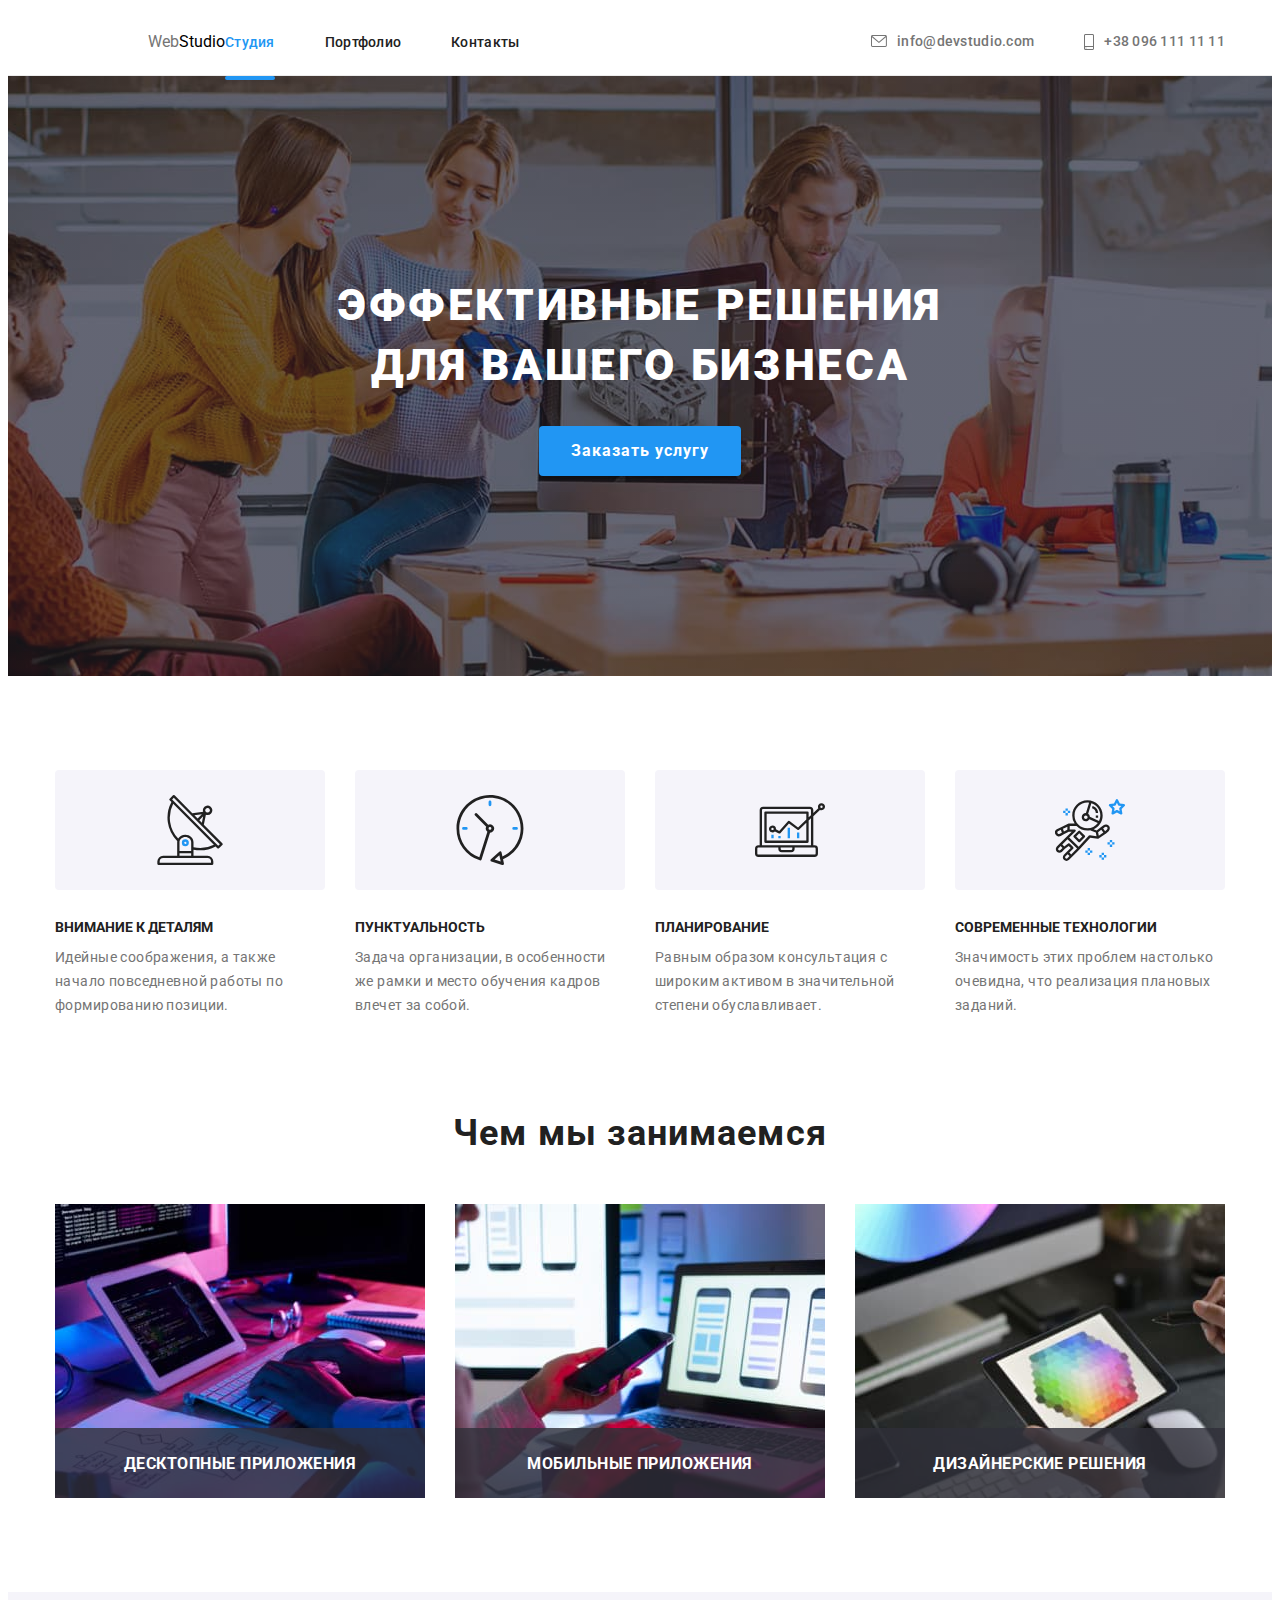
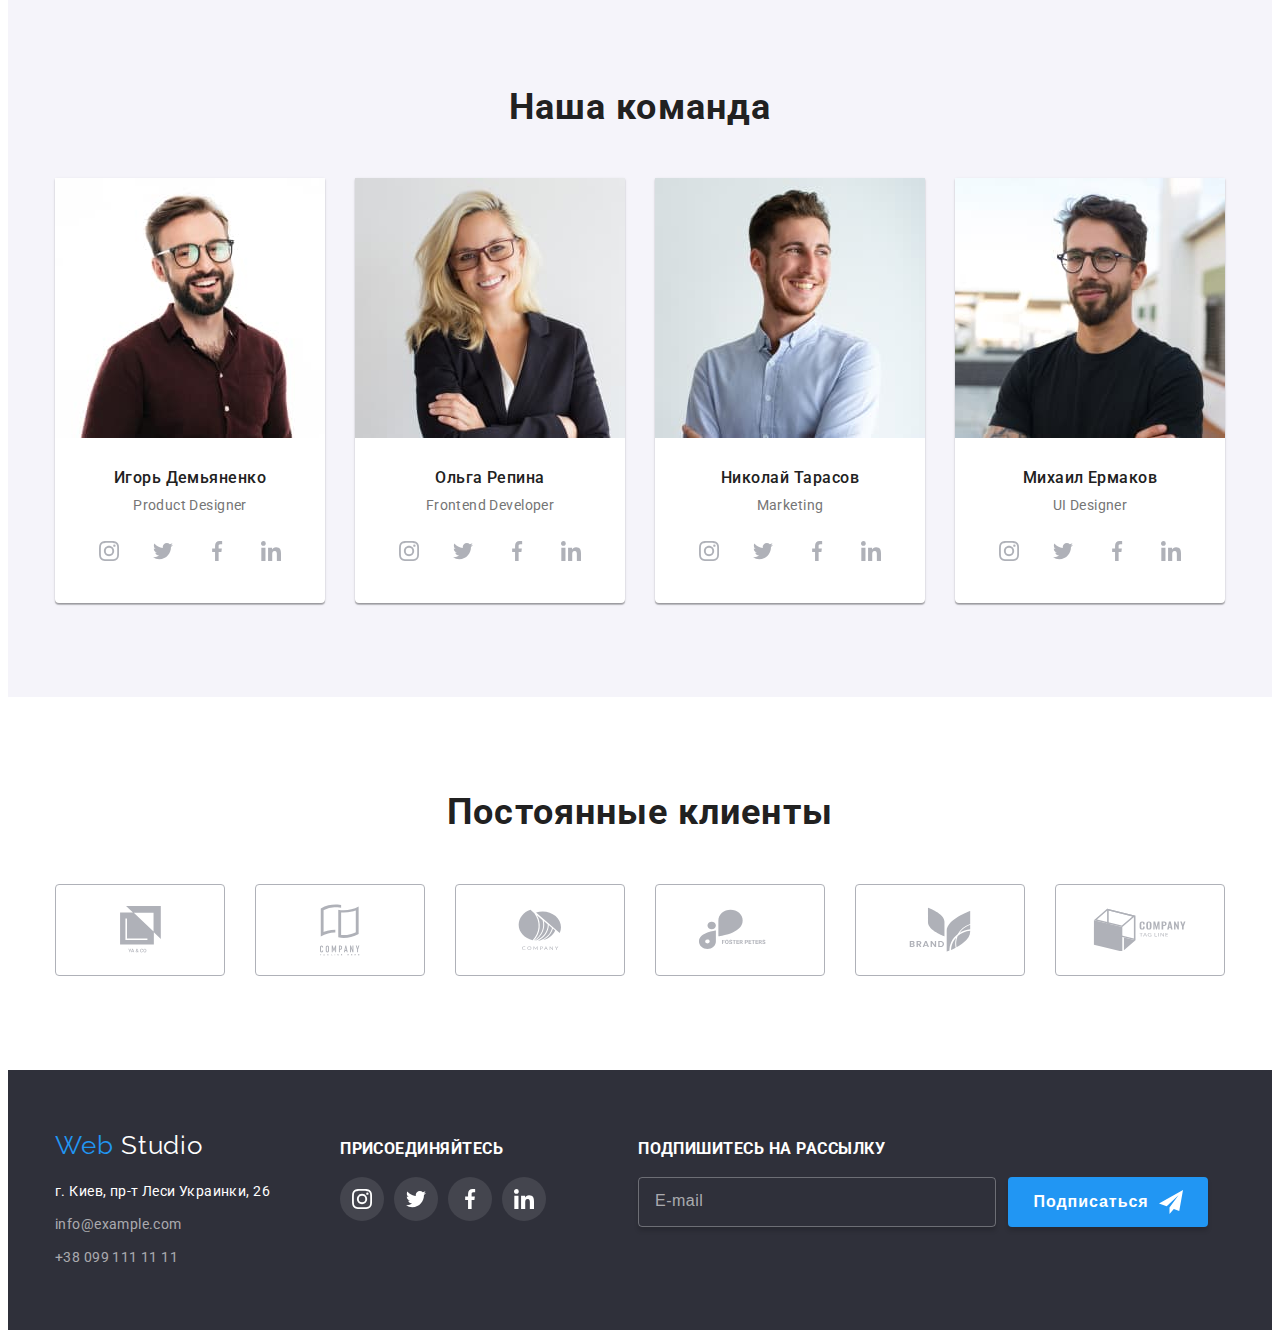
==== commit 8afffe75: "configure Prettier" ====
--- a/index.html
+++ b/index.html
@@ -24,8 +24,9 @@
     <!-- header -->
     <header class="header">
       <div class="header-container container">
-        <a class="logo" href="./index.html"
-          >Web<span class="logo-accent-header">Studio</span>
+        <a class="logo" href="./index.html"></a>
+          Web
+          <span class="logo-accent-header">Studio</span>
         </a>
         <!-- !!!Лого вне nav потому что в hw-08 nav будет скрыт display non!!! -->
         <nav class="nav">
@@ -34,13 +35,14 @@
               <a
                 class="link list-nav-header-item-link current"
                 href="./index.html"
-                >Студия</a
               >
+                Студия
+              </a>
             </li>
             <li class="list-nav-header-item">
-              <a class="link list-nav-header-item-link" href="./portfolio.html"
-                >Портфолио</a
-              >
+              <a class="link list-nav-header-item-link" href="./portfolio.html">
+                Портфолио
+              </a>
             </li>
             <li class="list-nav-header-item">
               <a class="link list-nav-header-item-link" href="">Контакты</a>
@@ -56,8 +58,8 @@
               <svg class="envelope">
                 <use href="./images/icons/icons.svg#icon-envelope"></use>
               </svg>
-              info@devstudio.com</a
-            >
+              info@devstudio.com
+            </a>
           </li>
           <li class="list-contacts-header-item">
             <a
@@ -67,8 +69,8 @@
               <svg class="smartphone">
                 <use href="./images/icons/icons.svg#icon-smartphone"></use>
               </svg>
-              +38 096 111 11 11</a
-            >
+              +38 096 111 11 11
+            </a>
           </li>
         </ul>
       </div>
@@ -456,9 +458,10 @@
     <footer class="footer">
       <div class="footer-container container">
         <div class="footer-logo-adrress">
-          <a class="logo link" href="./index.html"
-            >Web<span class="logo-accent-footer">Studio</span></a
-          >
+          <a class="logo link" href="./index.html">
+            Web
+            <span class="logo-accent-footer">Studio</span>
+          </a>
           <address class="address">
             <ul class="list-address">
               <li class="list-address-item">
@@ -467,21 +470,23 @@
                   href="https://goo.gl/maps/VducrsW37EZ99G4x5"
                   target="_blank"
                   rel="noopener noreferrer"
-                  >г. Киев, пр-т Леси Украинки, 26</a
                 >
+                  г. Киев, пр-т Леси Украинки, 26
+                </a>
                 <!-- Prettier неудобно разрывает теги (например </a> на двух предыдущих строчках). Так и должно быть или лучше изменить настройки самого Prettier? -->
               </li>
               <li class="list-address-item">
                 <a
                   class="link link-contacts-footer"
                   href="mailto:info@example.com"
-                  >info@example.com</a
                 >
+                  info@example.com
+                </a>
               </li>
               <li class="list-address-item">
-                <a class="link link-contacts-footer" href="tel:+380991111111"
-                  >+38 099 111 11 11</a
-                >
+                <a class="link link-contacts-footer" href="tel:+380991111111">
+                  +38 099 111 11 11
+                </a>
               </li>
             </ul>
           </address>
@@ -492,9 +497,7 @@
             <li class="footer-join-list-link-social-item">
               <a class="footer-join-list-link-social-link" href="">
                 <svg
-                  class="
-                    footer-join-list-link-social-icon footer-join-icon-instagram
-                  "
+                  class="footer-join-list-link-social-icon footer-join-icon-instagram"
                 >
                   <use href="./images/icons/icons.svg#icon-instagram"></use>
                 </svg>
@@ -503,9 +506,7 @@
             <li class="footer-join-list-link-social-item">
               <a class="footer-join-list-link-social-link" href="">
                 <svg
-                  class="
-                    footer-join-list-link-social-icon footer-join-icon-twitter
-                  "
+                  class="footer-join-list-link-social-icon footer-join-icon-twitter"
                 >
                   <use href="./images/icons/icons.svg#icon-twitter"></use>
                 </svg>
@@ -514,9 +515,7 @@
             <li class="footer-join-list-link-social-item">
               <a class="footer-join-list-link-social-link" href="">
                 <svg
-                  class="
-                    footer-join-list-link-social-icon footer-join-icon-facebook
-                  "
+                  class="footer-join-list-link-social-icon footer-join-icon-facebook"
                 >
                   <use href="./images/icons/icons.svg#icon-facebook"></use>
                 </svg>
@@ -525,9 +524,7 @@
             <li class="footer-join-list-link-social-item">
               <a class="footer-join-list-link-social-link" href="">
                 <svg
-                  class="
-                    footer-join-list-link-social-icon footer-join-icon-linkedin
-                  "
+                  class="footer-join-list-link-social-icon footer-join-icon-linkedin"
                 >
                   <use href="./images/icons/icons.svg#icon-linkedin"></use>
                 </svg>
@@ -546,10 +543,10 @@
               id="subscription"
               required
             />
-            <label for="subscription"
-              ><button class="footer-form-btn" type="submit">
+            <label for="subscription">
+              <button class="footer-form-button" type="submit">
                 Подписаться
-                <svg class="footer-btn-icon" width="24" height="24">
+                <svg class="footer-button-icon" width="24" height="24">
                   <use href="./images/icons/icons.svg#icon-subscribe"></use>
                 </svg>
               </button>
@@ -627,9 +624,9 @@
           />
           <label class="form-checkbox-label" for="policy">
             Соглашаюсь с рассылкой и принимаю&nbsp
-            <a class="checkbox-link" href="">Условия договора</a></label
-          >
-          <button class="modal-form-btn" type="submit">Отправить</button>
+            <a class="checkbox-link" href="">Условия договора</a>
+          </label>
+          <button class="modal-form-button" type="submit">Отправить</button>
         </form>
       </div>
     </div>
--- a/css/styles.css
+++ b/css/styles.css
@@ -1,7 +1,9 @@
 /* Вопросы легко найти введя в поиск: ????? (Всё что отмечено по другому - старые вопросы или личные комментарии) */
+
+/* root-start */
 :root {
-  --font-family-primary: "Roboto", sans-serif;
-  --font-family-secondary: "Raleway", sans-serif;
+  --font-family-primary: 'Roboto', sans-serif;
+  --font-family-secondary: 'Raleway', sans-serif;
   --border-form: 1px solid rgba(33, 33, 33, 0.2);
   --color-main: #757575;
   --color-white-primary: #ffffff;
@@ -28,7 +30,11 @@
   --shadow-modal-button: 0px 4px 4px rgba(0, 0, 0, 0.15);
   --timing-function: cubic-bezier(0.4, 0, 0.2, 1);
 }
-/* body */
+/* root-end */
+
+/* body-start */
+
+/* global-start */
 body {
   font-family: var(--font-family-primary), sans-serif;
   color: var(--color-main);
@@ -65,7 +71,6 @@
   text-decoration: none;
   color: inherit;
 }
-
 .list {
   list-style: none;
 }
@@ -76,7 +81,6 @@
   margin: -1px;
   border: 0;
   padding: 0;
-
   white-space: nowrap;
   clip-path: inset(100%);
   clip: rect(0 0 0 0);
@@ -91,8 +95,9 @@
   margin-right: auto;
   /* margin: 0 auto; */
 }
-
-/* header */
+/* global-end */
+
+/* header-start */
 .header {
   border-bottom: 1px solid #ececec;
   padding-top: 24px;
@@ -102,7 +107,6 @@
   display: flex;
   align-items: center;
 }
-
 .logo {
   font-family: var(--font-family-secondary);
   font-size: 26px;
@@ -144,7 +148,7 @@
   transition: color 250ms var(--timing-function);
 }
 .list-nav-header-item-link.current::after {
-  content: "";
+  content: '';
   display: block;
   justify-content: center;
   position: absolute;
@@ -201,9 +205,13 @@
   fill: var(--color-accent-primary);
   transition: fill 250ms var(--timing-function);
 }
-
-/* main */
-/* hero */
+/* header-end */
+
+/* index.html-start */
+
+/* main-start */
+
+/* hero-start */
 .section-hero {
   background-color: var(--color-background-primary);
   max-width: 1600px;
@@ -248,7 +256,9 @@
   box-shadow: var(--shadow-section-hero-button);
   border-radius: 4px;
 }
-/* advantages */
+/* hero-end */
+
+/* advantages-start */
 .section-advantages {
   padding: 94px 0;
 }
@@ -276,7 +286,6 @@
 }
 .list-section-advantages-item-title {
   font-size: 14px;
-  /* !!! Возможно нужно будет вписать font-weight после сброса !!!*/
   line-height: 1.14;
   text-transform: uppercase;
   color: var(--color-dark-primary);
@@ -288,7 +297,9 @@
   letter-spacing: 0.03em;
   color: var(--color-main);
 }
-/* activities */
+/* advantages-end */
+
+/* activities-start */
 .section-activities {
   padding-bottom: 94px;
 }
@@ -328,7 +339,9 @@
   text-transform: uppercase;
   color: var(--color-white-primary);
 }
-/* team */
+/* activities-end */
+
+/* team-start */
 .section-team {
   padding: 94px 0;
   background-color: var(--color-background-secondary);
@@ -388,7 +401,9 @@
 .link-social-item:not(:last-child) {
   margin-right: 10px;
 }
-/* сlients */
+/* team-end */
+
+/* сlients-start */
 .section-clients {
   padding-top: 94px;
   padding-bottom: 94px;
@@ -453,8 +468,11 @@
   fill: var(--color-icon-primary);
   transition: fill 250ms var(--timing-function);
 }
-/* portfolio.html */
-/* examples */
+/* сlients-end */
+
+/* portfolio.html-start */
+
+/* examples-start */
 .section-examples {
   padding: 94px 0;
 }
@@ -561,7 +579,13 @@
   letter-spacing: 0.03em;
   color: var(--color-main);
 }
-/* footer */
+/* examples-end */
+
+/* portfolio.html-end */
+
+/* main-end */
+
+/* footer-start */
 .footer {
   background-color: var(--color-background-primary);
   padding-top: 60px;
@@ -640,48 +664,40 @@
   height: 20px;
   fill: var(--color-white-primary);
 }
-
 .footer-form-container {
   margin-left: 92px;
 }
-
 .footer-form {
   display: flex;
   align-items: center;
 }
-
 .footer-form-field {
   width: 358px;
   height: 50px;
   padding-left: 16px;
   margin-right: 12px;
-
   color: var(--color-white-primary);
   background-color: transparent;
   border: 1px solid rgba(255, 255, 255, 0.3);
   box-shadow: var(--shadow-modal-button);
   border-radius: 4px;
 }
-
 .footer-form-field::placeholder {
   font-size: 16px;
   line-height: 1.25;
   letter-spacing: 0.03em;
   color: rgba(255, 255, 255, 0.6);
 }
-
-.footer-form-btn {
+.footer-form-button {
   display: flex;
   align-items: center;
   justify-content: center;
   width: 200px;
   height: 50px;
-
   font-weight: 700;
   font-size: 16px;
   line-height: 1.87;
   letter-spacing: 0.06em;
-
   color: var(--color-white-primary);
   background-color: var(--color-accent-primary);
   border-color: transparent;
@@ -689,12 +705,12 @@
   box-shadow: var(--shadow-modal-button);
   cursor: pointer;
 }
-
-.footer-btn-icon {
+.footer-button-icon {
   margin-left: 10px;
 }
-
-/* modal */
+/* footer-end */
+
+/* modal-start */
 .backdrop {
   position: fixed;
   top: 0;
@@ -706,7 +722,6 @@
     visibility 250ms var(--timing-function);
   transition: background-color 250ms var(--timing-function);
 }
-
 .modal {
   position: absolute;
   top: 50%;
@@ -721,7 +736,6 @@
   transition: box-shadow 250ms var(--timing-function);
   transition: transform 250ms var(--timing-function);
 }
-
 .backdrop.is-hidden .modal {
   transform: translate(-50%, -50%) scale(0.7);
 }
@@ -737,29 +751,23 @@
   display: flex;
   align-items: center;
   justify-content: center;
-
   width: 30px;
   height: 30px;
   padding: 0;
-
   background-color: var(--color-white-primary);
   border: 1px solid rgba(0, 0, 0, 0.1);
   border-radius: 50%;
   cursor: pointer;
 }
-
-/* newform */
 .button-close:focus,
 .button-close:hover {
   fill: var(--color-accent-primary);
 }
-
 .modal-form {
   display: flex;
   flex-direction: column;
   margin: 40px;
 }
-
 .form-title {
   margin-bottom: 12px;
   font-weight: 700;
@@ -769,7 +777,6 @@
   letter-spacing: 0.03em;
   color: var(--color-dark-primary);
 }
-
 .form-field {
   margin-bottom: 10px;
   font-size: 12px;
@@ -777,13 +784,11 @@
   letter-spacing: 0.01em;
   color: var(--color-main);
 }
-
 .form-input-wrapper {
   position: relative;
   display: block;
   margin-top: 4px;
 }
-
 .form-input {
   width: 100%;
   height: 40px;
@@ -792,19 +797,16 @@
   border: var(--border-form);
   transition: border 250ms var(--timing-function);
 }
-
 .form-input:focus {
   outline: none;
   border-color: var(--color-accent-primary);
 }
-
 .message-field {
   font-size: 12px;
   line-height: 1.16;
   letter-spacing: 0.01em;
   color: var(--color-main);
 }
-
 .message-input {
   width: 100%;
   height: 120px;
@@ -816,16 +818,13 @@
   resize: none;
   transition: border 250ms var(--timing-function);
 }
-
 .message-input:focus {
   outline: none;
   border-color: var(--color-accent-primary);
 }
-
 .message-input::placeholder {
   color: var(--color-placeholder);
 }
-
 .form-input-icon {
   position: absolute;
   top: 50%;
@@ -834,12 +833,10 @@
   transform: translateY(-50%);
   transition: fill 250ms var(--timing-function);
 }
-
 .form-input:focus + .form-input-icon {
   border: var(--color-accent-primary);
   fill: var(--color-accent-primary);
 }
-
 .form-checkbox-label {
   display: flex;
   justify-content: center;
@@ -850,18 +847,16 @@
   font-weight: 400;
   font-size: 14px;
 }
-
 .form-checkbox-label::before {
   display: block;
   width: 16px;
   height: 15px;
   margin-right: 7px;
-  content: "";
+  content: '';
   border: 2px solid var(--color-dark-primary);
   border-radius: 2px;
   transition: border 250ms var(--timing-function);
 }
-
 .form-checkbox:checked + .form-checkbox-label::before {
   background-image: url(../images/icons/icon-check.svg);
   background-repeat: no-repeat;
@@ -870,28 +865,23 @@
   border-color: transparent;
   background-size: contain;
 }
-
 .form-checkbox:focus + .form-checkbox-label::before {
   border-color: var(--color-accent-primary);
 }
-
 .checkbox-link {
   text-decoration: underline;
   color: var(--color-accent-primary);
 }
-
-.modal-form-btn {
+.modal-form-button {
   display: block;
   padding: 10px 56px;
   margin-left: auto;
   margin-right: auto;
   margin-top: 30px;
-
   font-weight: 700;
   font-size: 16px;
   line-height: 1.87;
   letter-spacing: 0.06em;
-
   color: var(--color-white-primary);
   background-color: var(--color-button-background);
   border-color: transparent;
@@ -899,6 +889,9 @@
   box-shadow: var(--shadow-modal-button);
   cursor: pointer;
 }
+/* modal-end */
+
+/* body-end */
 
 /* Q&A history
 Нужно ли использовать сброс:
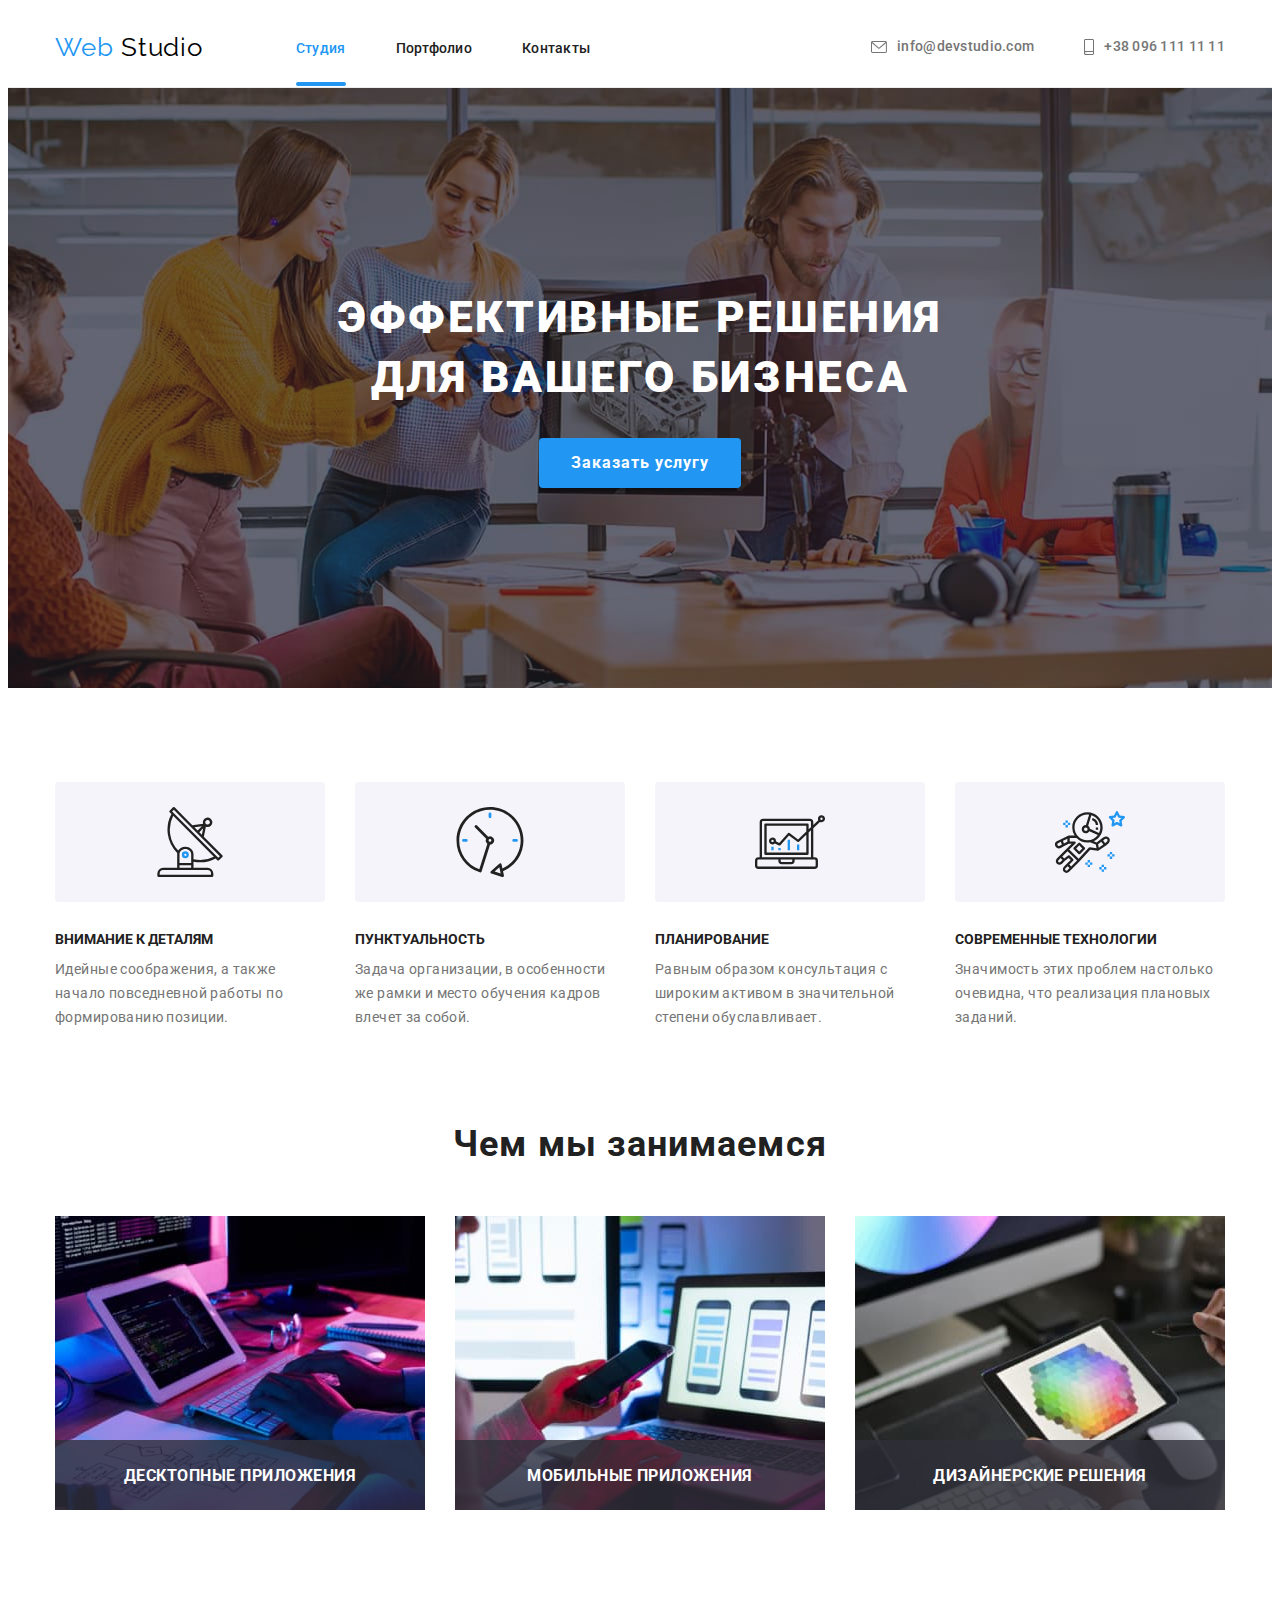
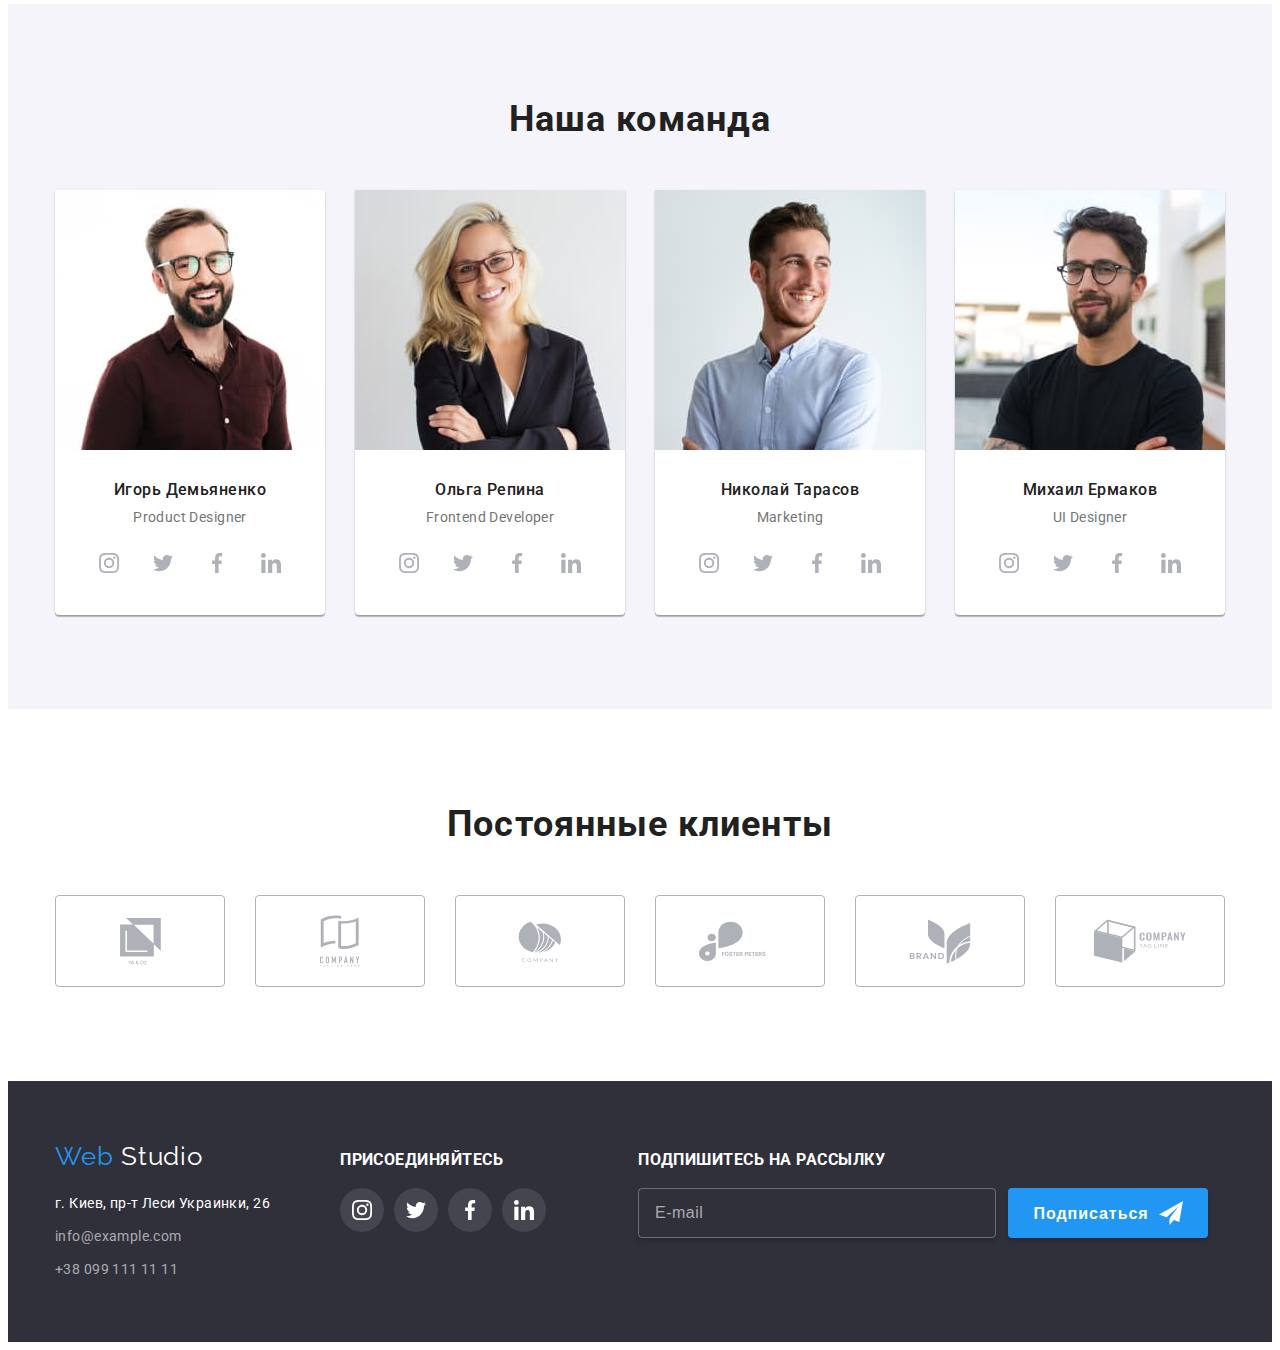
==== commit e5fdb339: "fix logo" ====
--- a/index.html
+++ b/index.html
@@ -5,7 +5,7 @@
     <meta charset="UTF-8" />
     <meta http-equiv="X-UA-Compatible" content="IE=edge" />
     <meta name="viewport" content="width=device-width, initial-scale=1.0" />
-    <title>Студия</title>
+    <title>Web Studio 2.1.6.</title>
     <link rel="preconnect" href="https://fonts.gstatic.com" />
     <link
       rel="stylesheet"
@@ -24,7 +24,7 @@
     <!-- header -->
     <header class="header">
       <div class="header-container container">
-        <a class="logo" href="./index.html"></a>
+        <a class="logo" href="./index.html">
           Web
           <span class="logo-accent-header">Studio</span>
         </a>
